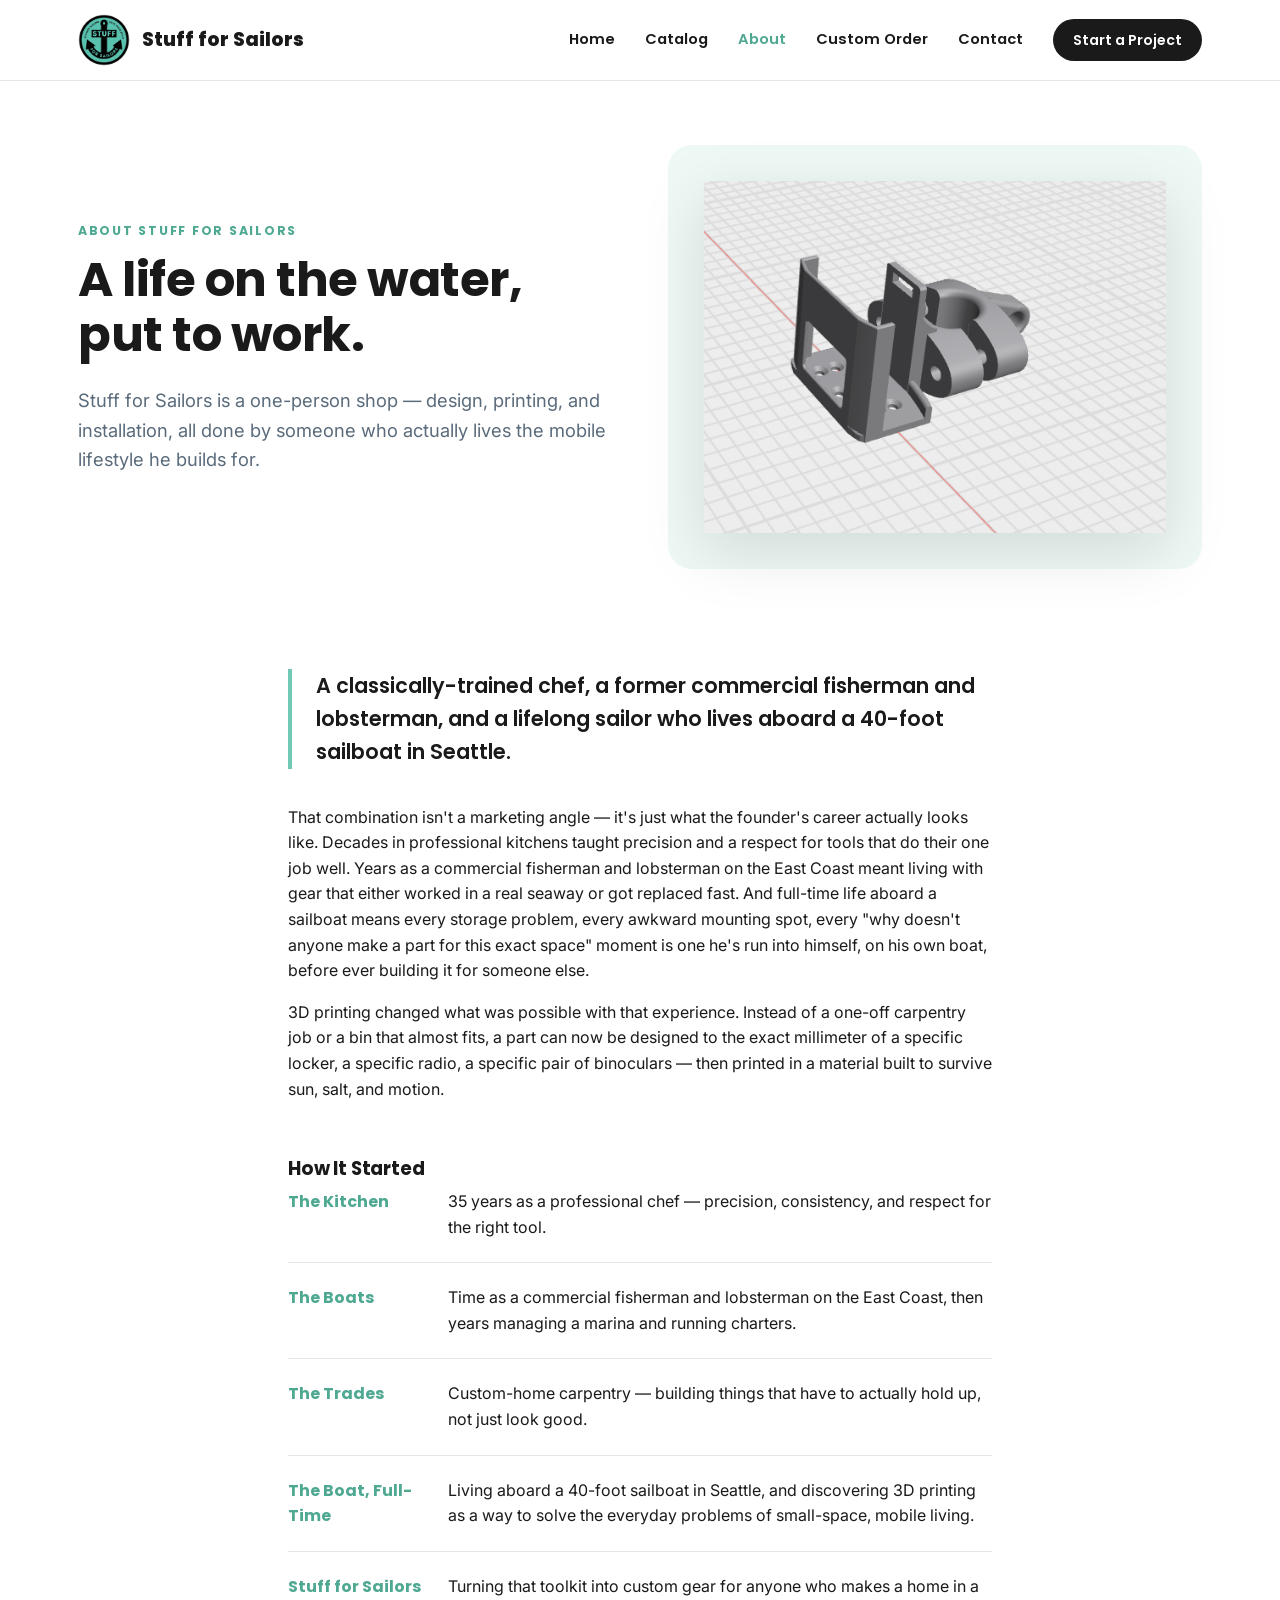
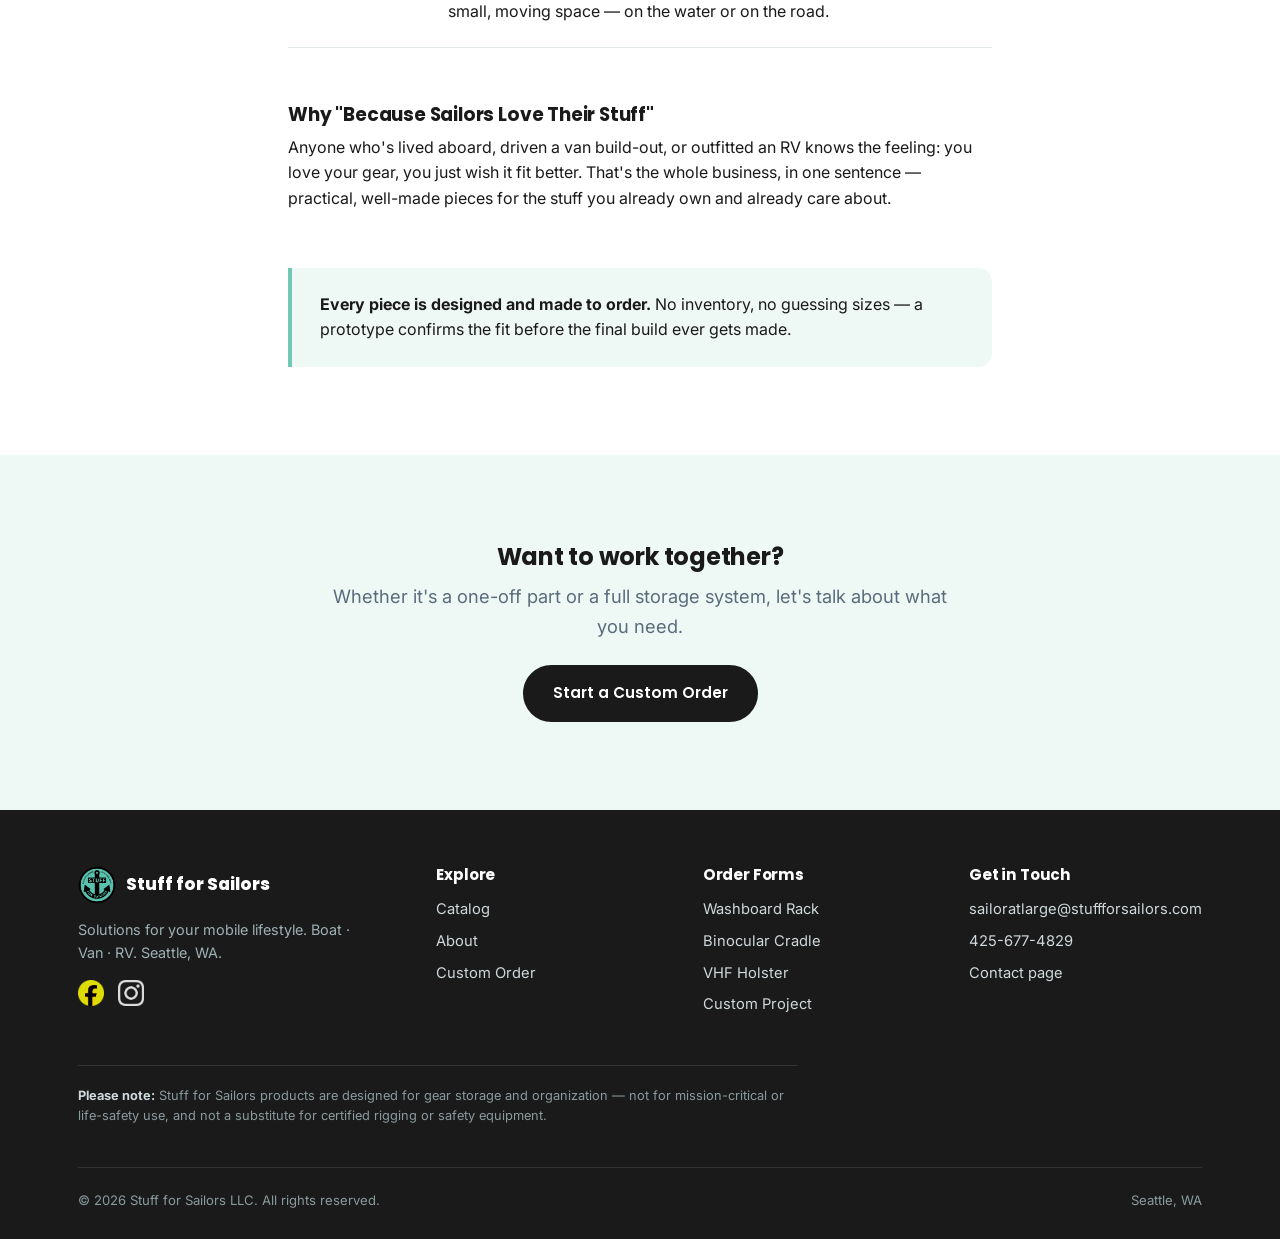
==== about.html @ 728aa16f "Add files via upload" ====
<!DOCTYPE html>
<html lang="en">
<head>
<meta charset="UTF-8">
<meta name="viewport" content="width=device-width, initial-scale=1.0">
<title>About — Stuff for Sailors</title>
<meta name="description" content="A classically-trained chef, commercial fisherman, and liveaboard sailor building custom marine and mobile-lifestyle gear in Seattle.">
<link rel="stylesheet" href="styles.css">
</head>
<body>

<header class="site-header">
  <div class="nav-wrap">
    <a href="index.html" class="brand">
      <img src="images/logo.png" alt="Stuff for Sailors logo">
      <span class="brand-text">Stuff for Sailors</span>
    </a>
    <button class="nav-toggle" aria-label="Menu" onclick="document.querySelector('.nav-links').classList.toggle('open')">&#9776;</button>
    <nav class="nav-links">
      <a href="index.html">Home</a>
      <a href="catalog.html">Catalog</a>
      <a href="about.html" class="active">About</a>
      <a href="order.html">Custom Order</a>
      <a href="contact.html">Contact</a>
      <a href="order.html" class="nav-cta">Start a Project</a>
    </nav>
  </div>
</header>

<section class="hero" style="padding:64px 0;">
  <div class="container about-hero">
    <div>
      <span class="eyebrow">About Stuff for Sailors</span>
      <h1 style="font-size:clamp(2.1rem,3.8vw,3rem);">A life on the water, put to work.</h1>
      <p class="lede">Stuff for Sailors is a one-person shop — design, printing, and installation, all done by someone who actually lives the mobile lifestyle he builds for.</p>
    </div>
    <div class="hero-art">
      <img src="images/vhf-holster.png" alt="Handheld VHF holster, 3D-printed design">
    </div>
  </div>
</section>

<section class="section" style="padding-top:0;">
  <div class="container" style="max-width:760px;">
    <p class="pull-quote">A classically-trained chef, a former commercial fisherman and lobsterman, and a lifelong sailor who lives aboard a 40-foot sailboat in Seattle.</p>
    <p>That combination isn't a marketing angle — it's just what the founder's career actually looks like. Decades in professional kitchens taught precision and a respect for tools that do their one job well. Years as a commercial fisherman and lobsterman on the East Coast meant living with gear that either worked in a real seaway or got replaced fast. And full-time life aboard a sailboat means every storage problem, every awkward mounting spot, every "why doesn't anyone make a part for this exact space" moment is one he's run into himself, on his own boat, before ever building it for someone else.</p>
    <p>3D printing changed what was possible with that experience. Instead of a one-off carpentry job or a bin that almost fits, a part can now be designed to the exact millimeter of a specific locker, a specific radio, a specific pair of binoculars — then printed in a material built to survive sun, salt, and motion.</p>

    <h3 class="mt-lg">How It Started</h3>
    <div class="timeline">
      <div class="timeline-item"><strong>The Kitchen</strong><span>35 years as a professional chef — precision, consistency, and respect for the right tool.</span></div>
      <div class="timeline-item"><strong>The Boats</strong><span>Time as a commercial fisherman and lobsterman on the East Coast, then years managing a marina and running charters.</span></div>
      <div class="timeline-item"><strong>The Trades</strong><span>Custom-home carpentry — building things that have to actually hold up, not just look good.</span></div>
      <div class="timeline-item"><strong>The Boat, Full-Time</strong><span>Living aboard a 40-foot sailboat in Seattle, and discovering 3D printing as a way to solve the everyday problems of small-space, mobile living.</span></div>
      <div class="timeline-item"><strong>Stuff for Sailors</strong><span>Turning that toolkit into custom gear for anyone who makes a home in a small, moving space — on the water or on the road.</span></div>
    </div>

    <h3 class="mt-lg">Why "Because Sailors Love Their Stuff"</h3>
    <p>Anyone who's lived aboard, driven a van build-out, or outfitted an RV knows the feeling: you love your gear, you just wish it fit better. That's the whole business, in one sentence — practical, well-made pieces for the stuff you already own and already care about.</p>

    <div class="callout mt-lg">
      <p style="margin:0;"><strong>Every piece is designed and made to order.</strong> No inventory, no guessing sizes — a prototype confirms the fit before the final build ever gets made.</p>
    </div>
  </div>
</section>

<section class="section alt center">
  <div class="container">
    <h2>Want to work together?</h2>
    <p class="lede" style="margin:0 auto 24px;">Whether it's a one-off part or a full storage system, let's talk about what you need.</p>
    <a href="order.html" class="btn btn-primary">Start a Custom Order</a>
  </div>
</section>

<footer class="site-footer">
  <div class="container">
    <div class="footer-grid">
      <div>
        <div class="footer-brand"><img src="images/logo.png" alt="Stuff for Sailors"><span>Stuff for Sailors</span></div>
        <p class="footer-tag">Solutions for your mobile lifestyle. Boat · Van · RV. Seattle, WA.</p>
        <div class="social-row">
          <a href="https://www.facebook.com/profile.php?id=61592294143564" target="_blank" rel="noopener"><img src="images/fb-icon.png" alt="Facebook"></a>
          <a href="https://www.instagram.com/stuffforsailors/" target="_blank" rel="noopener"><img src="images/ig-icon.png" alt="Instagram"></a>
        </div>
      </div>
      <div>
        <h4>Explore</h4>
        <a href="catalog.html">Catalog</a>
        <a href="about.html">About</a>
        <a href="order.html">Custom Order</a>
      </div>
      <div>
        <h4>Order Forms</h4>
        <a href="order.html#washboard">Washboard Rack</a>
        <a href="order.html#binocular">Binocular Cradle</a>
        <a href="order.html#vhf">VHF Holster</a>
        <a href="order.html#general">Custom Project</a>
      </div>
      <div>
        <h4>Get in Touch</h4>
        <a href="mailto:sailoratlarge@stuffforsailors.com">sailoratlarge@stuffforsailors.com</a>
        <a href="tel:4256774829">425-677-4829</a>
        <a href="contact.html">Contact page</a>
      </div>
    </div>
    <p style="font-size:.8rem;color:#8b9a9d;border-top:1px solid #333;margin-top:40px;padding-top:20px;max-width:720px;">
      <strong style="color:#cfd8db;">Please note:</strong> Stuff for Sailors products are designed for gear storage and organization — not for mission-critical or life-safety use, and not a substitute for certified rigging or safety equipment.
    </p>
    <div class="footer-bottom">
      <span>© 2026 Stuff for Sailors LLC. All rights reserved.</span>
      <span>Seattle, WA</span>
    </div>
  </div>
</footer>

</body>
</html>
---- styles.css ----
/* ===========================================================
   STUFF FOR SAILORS — shared stylesheet
   Brand: black headline type + teal accent (#70C8B5, sampled
   from the logo) + white/off-white, matching the finished
   business card, raffle certificate, and order-form designs.
=========================================================== */

@import url('https://fonts.googleapis.com/css2?family=Poppins:wght@600;700;800&family=Inter:wght@400;500;600&display=swap');

:root{
  --ink:#1a1a1a;
  --teal:#70c8b5;
  --teal-dark:#4ea892;
  --teal-pale:#eef9f6;
  --steel:#5a6b7b;
  --line:#e2e8ea;
  --paper:#fafcfc;
  --white:#ffffff;
  --coral:#ff5d37; /* secondary accent, from the printed business card, used sparingly */
  --max:1180px;
  --radius:14px;
}

*{box-sizing:border-box;}
html{scroll-behavior:smooth;}
body{
  margin:0;
  font-family:'Inter',-apple-system,BlinkMacSystemFont,sans-serif;
  color:var(--ink);
  background:var(--white);
  line-height:1.6;
  -webkit-font-smoothing:antialiased;
}
h1,h2,h3,h4{
  font-family:'Poppins',sans-serif;
  font-weight:700;
  line-height:1.15;
  margin:0 0 .5em;
  letter-spacing:-0.01em;
}
p{margin:0 0 1em;}
a{color:var(--teal-dark);text-decoration:none;}
a:hover{text-decoration:underline;}
img{max-width:100%;display:block;}
.container{max-width:var(--max);margin:0 auto;padding:0 28px;}
.section{padding:88px 0;}
.section.tight{padding:56px 0;}
.section.alt{background:var(--teal-pale);}
.eyebrow{
  font-family:'Poppins',sans-serif;
  font-weight:700;
  font-size:.78rem;
  letter-spacing:.14em;
  text-transform:uppercase;
  color:var(--teal-dark);
  margin-bottom:.9em;
  display:block;
}
.lede{font-size:1.15rem;color:var(--steel);max-width:640px;}

/* ---------- buttons ---------- */
.btn{
  display:inline-flex;align-items:center;gap:8px;
  font-family:'Poppins',sans-serif;font-weight:600;font-size:.95rem;
  padding:14px 28px;border-radius:999px;border:2px solid var(--ink);
  cursor:pointer;transition:transform .15s ease, background .15s ease, color .15s ease;
}
.btn-primary{background:var(--ink);color:var(--white);}
.btn-primary:hover{background:var(--teal-dark);border-color:var(--teal-dark);text-decoration:none;transform:translateY(-2px);}
.btn-ghost{background:transparent;color:var(--ink);}
.btn-ghost:hover{background:var(--ink);color:var(--white);text-decoration:none;transform:translateY(-2px);}
.btn-teal{background:var(--teal);color:var(--ink);border-color:var(--teal);}
.btn-teal:hover{background:var(--teal-dark);border-color:var(--teal-dark);text-decoration:none;transform:translateY(-2px);}

/* ---------- header / nav ---------- */
.site-header{
  position:sticky;top:0;z-index:50;
  background:rgba(255,255,255,.92);backdrop-filter:blur(8px);
  border-bottom:1px solid var(--line);
}
.nav-wrap{display:flex;align-items:center;justify-content:space-between;padding:14px 28px;max-width:var(--max);margin:0 auto;}
.brand{display:flex;align-items:center;gap:12px;}
.brand img{width:52px;height:52px;}
.brand-text{font-family:'Poppins',sans-serif;font-weight:800;font-size:1.2rem;color:var(--ink);}
.nav-links{display:flex;gap:30px;align-items:center;}
.nav-links a{font-family:'Poppins',sans-serif;font-weight:600;font-size:.92rem;color:var(--ink);}
.nav-links a.active{color:var(--teal-dark);}
.nav-cta{background:var(--ink);color:var(--white)!important;padding:10px 20px;border-radius:999px;font-size:.88rem!important;}
.nav-cta:hover{background:var(--teal-dark);text-decoration:none;}
.nav-toggle{display:none;background:none;border:none;font-size:1.6rem;cursor:pointer;color:var(--ink);}

@media(max-width:820px){
  .nav-links{position:fixed;top:73px;left:0;right:0;background:var(--white);flex-direction:column;
    gap:0;border-bottom:1px solid var(--line);max-height:0;overflow:hidden;transition:max-height .25s ease;}
  .nav-links.open{max-height:400px;}
  .nav-links a{padding:16px 28px;width:100%;border-top:1px solid var(--line);}
  .nav-toggle{display:block;}
}

/* ---------- footer ---------- */
.site-footer{background:var(--ink);color:#cfd8db;padding:56px 0 28px;margin-top:0;}
.footer-grid{display:grid;grid-template-columns:1.4fr 1fr 1fr 1fr;gap:36px;}
.footer-grid h4{color:var(--white);font-size:.95rem;margin-bottom:1em;}
.footer-grid a{color:#cfd8db;display:block;margin-bottom:.55em;font-size:.92rem;}
.footer-grid a:hover{color:var(--teal);}
.footer-brand{display:flex;align-items:center;gap:10px;margin-bottom:14px;}
.footer-brand img{width:38px;height:38px;}
.footer-brand span{font-family:'Poppins',sans-serif;font-weight:800;color:var(--white);font-size:1.05rem;}
.footer-tag{font-size:.9rem;color:#9fb0b4;max-width:280px;}
.social-row{display:flex;gap:14px;margin-top:16px;}
.social-row img{width:26px;height:26px;filter:invert(1) brightness(2);opacity:.85;transition:opacity .15s;}
.social-row a:hover img{opacity:1;}
.footer-bottom{border-top:1px solid #333;margin-top:40px;padding-top:22px;font-size:.82rem;color:#8b9a9d;
  display:flex;justify-content:space-between;flex-wrap:wrap;gap:10px;}
@media(max-width:760px){.footer-grid{grid-template-columns:1fr 1fr;}}

/* ---------- hero ---------- */
.hero{padding:80px 0 70px;}
.hero-grid{display:grid;grid-template-columns:1.1fr .9fr;gap:56px;align-items:center;}
.hero h1{font-size:clamp(2.3rem,4.2vw,3.6rem);}
.hero h1 .accent{color:var(--teal-dark);}
.hero-tags{display:flex;gap:10px;margin:20px 0 26px;flex-wrap:wrap;}
.tag{font-family:'Poppins',sans-serif;font-weight:600;font-size:.82rem;background:var(--teal-pale);
  color:var(--teal-dark);padding:7px 16px;border-radius:999px;border:1px solid var(--teal);}
.hero-actions{display:flex;gap:14px;flex-wrap:wrap;margin-top:8px;}
.hero-art{position:relative;background:var(--teal-pale);border-radius:24px;padding:36px;
  display:flex;align-items:center;justify-content:center;}
.hero-logo-badge{position:absolute;top:-34px;left:-24px;width:110px;height:110px;
  background:var(--white);border-radius:50%;box-shadow:0 12px 28px rgba(0,0,0,.14);
  display:flex;align-items:center;justify-content:center;padding:10px;z-index:5;}
.hero-logo-badge img{width:100%;height:100%;}
@media(max-width:900px){.hero-logo-badge{width:84px;height:84px;top:-20px;left:-14px;}}
.hero-art img{max-width:100%;filter:drop-shadow(0 18px 30px rgba(0,0,0,.12));}
@media(max-width:900px){.hero-grid{grid-template-columns:1fr;}.hero{padding:48px 0;}}

/* ---------- feature strip (from card copy) ---------- */
.feature-strip{display:grid;grid-template-columns:repeat(5,1fr);gap:0;border-top:1px solid var(--line);border-bottom:1px solid var(--line);}
.feature-strip div{padding:26px 18px;text-align:center;border-right:1px solid var(--line);}
.feature-strip div:last-child{border-right:none;}
.feature-strip strong{display:block;font-family:'Poppins',sans-serif;font-weight:700;font-size:.85rem;letter-spacing:.02em;}
@media(max-width:900px){.feature-strip{grid-template-columns:repeat(2,1fr);}
  .feature-strip div{border-right:1px solid var(--line);}
  .feature-strip div:nth-child(2n){border-right:none;}}

/* ---------- section headers ---------- */
.section-head{max-width:640px;margin-bottom:48px;}
.section-head.center{margin-left:auto;margin-right:auto;text-align:center;}

/* ---------- product grid ---------- */
.grid-3{display:grid;grid-template-columns:repeat(3,1fr);gap:28px;}
.product-card{background:var(--white);border:1px solid var(--line);border-radius:var(--radius);overflow:hidden;
  transition:transform .2s ease, box-shadow .2s ease;display:flex;flex-direction:column;}
.product-card:hover{transform:translateY(-4px);box-shadow:0 16px 32px rgba(0,0,0,.08);}
.product-media{background:var(--teal-pale);aspect-ratio:4/3;display:flex;align-items:center;justify-content:center;padding:22px;}
.product-media img{max-height:100%;max-width:100%;object-fit:contain;}
.product-body{padding:22px 22px 26px;flex:1;display:flex;flex-direction:column;}
.product-body h3{font-size:1.15rem;margin-bottom:.35em;}
.product-body p{color:var(--steel);font-size:.94rem;flex:1;}
.product-meta{display:flex;justify-content:space-between;align-items:center;margin-top:14px;}
.price-tag{font-family:'Poppins',sans-serif;font-weight:700;color:var(--teal-dark);}
@media(max-width:900px){.grid-3{grid-template-columns:1fr;}}

/* ---------- process steps ---------- */
.steps{display:grid;grid-template-columns:repeat(4,1fr);gap:26px;}
.step{position:relative;padding-top:8px;}
.step .num{font-family:'Poppins',sans-serif;font-weight:800;font-size:2rem;color:var(--teal);margin-bottom:10px;}
.step h4{font-size:1rem;}
.step p{color:var(--steel);font-size:.92rem;}
@media(max-width:900px){.steps{grid-template-columns:1fr 1fr;}}
@media(max-width:560px){.steps{grid-template-columns:1fr;}}

/* ---------- cards / panels ---------- */
.panel{background:var(--white);border:1px solid var(--line);border-radius:var(--radius);padding:32px;}
.callout{background:var(--teal-pale);border-left:4px solid var(--teal);border-radius:0 var(--radius) var(--radius) 0;padding:24px 28px;}
.callout.caution{background:#fff8ec;border-left-color:#e2a63b;}
.callout.caution strong{color:#8a5a12;}

/* ---------- forms ---------- */
.form-card{background:var(--white);border:1px solid var(--line);border-radius:var(--radius);padding:36px;}
.form-row{display:grid;grid-template-columns:1fr 1fr;gap:18px;margin-bottom:18px;}
.form-row.single{grid-template-columns:1fr;}
.field label{display:block;font-family:'Poppins',sans-serif;font-weight:600;font-size:.82rem;
  letter-spacing:.03em;text-transform:uppercase;color:var(--steel);margin-bottom:6px;}
.field input,.field select,.field textarea{
  width:100%;padding:12px 14px;border:1.5px solid var(--line);border-radius:8px;
  font-family:'Inter',sans-serif;font-size:.96rem;color:var(--ink);background:var(--paper);
  transition:border-color .15s;
}
.field input:focus,.field select:focus,.field textarea:focus{outline:none;border-color:var(--teal-dark);background:var(--white);}
.field textarea{resize:vertical;min-height:96px;}
fieldset{border:none;padding:0;margin:0 0 22px;}
legend{font-family:'Poppins',sans-serif;font-weight:700;font-size:1rem;padding:0;margin-bottom:14px;
  border-bottom:2px solid var(--teal);padding-bottom:8px;width:100%;}
.check-row{display:flex;flex-wrap:wrap;gap:10px;}
.check-pill{display:flex;align-items:center;gap:8px;border:1.5px solid var(--line);border-radius:999px;
  padding:9px 16px;font-size:.9rem;cursor:pointer;transition:border-color .15s, background .15s;}
.check-pill:has(input:checked){border-color:var(--teal-dark);background:var(--teal-pale);}
.check-pill input{accent-color:var(--teal-dark);}
.form-note{font-size:.86rem;color:var(--steel);font-style:italic;margin-top:6px;}
.price-callout{background:var(--teal-pale);border-radius:10px;padding:18px 22px;margin:18px 0;}
.price-callout strong{font-family:'Poppins',sans-serif;color:var(--teal-dark);}
.form-status{margin-top:16px;padding:14px 18px;border-radius:8px;font-size:.92rem;display:none;}
.form-status.show{display:block;}
.form-status.ok{background:#e9f9ef;color:#1a6b2f;border:1px solid #b7e6c3;}
.form-status.err{background:#fdecea;color:#a3291c;border:1px solid #f3c1ba;}

/* ---------- about page ---------- */
.about-hero{display:grid;grid-template-columns:1fr 1fr;gap:56px;align-items:center;}
.pull-quote{font-family:'Poppins',sans-serif;font-weight:600;font-size:1.3rem;color:var(--ink);
  border-left:4px solid var(--teal);padding-left:24px;margin:36px 0;}
.timeline{display:flex;flex-direction:column;gap:22px;}
.timeline-item{display:grid;grid-template-columns:140px 1fr;gap:20px;padding-bottom:22px;border-bottom:1px solid var(--line);}
.timeline-item strong{font-family:'Poppins',sans-serif;color:var(--teal-dark);}
@media(max-width:820px){.about-hero{grid-template-columns:1fr;}.timeline-item{grid-template-columns:1fr;}}

/* ---------- misc ---------- */
.divider{height:1px;background:var(--line);border:none;margin:0;}
.center{text-align:center;}
.small{font-size:.85rem;color:var(--steel);}
.mt-lg{margin-top:56px;}
.badge-row{display:flex;gap:10px;flex-wrap:wrap;margin-top:18px;}
.badge{font-size:.78rem;font-family:'Poppins',sans-serif;font-weight:600;color:var(--steel);
  border:1px solid var(--line);padding:5px 12px;border-radius:999px;}
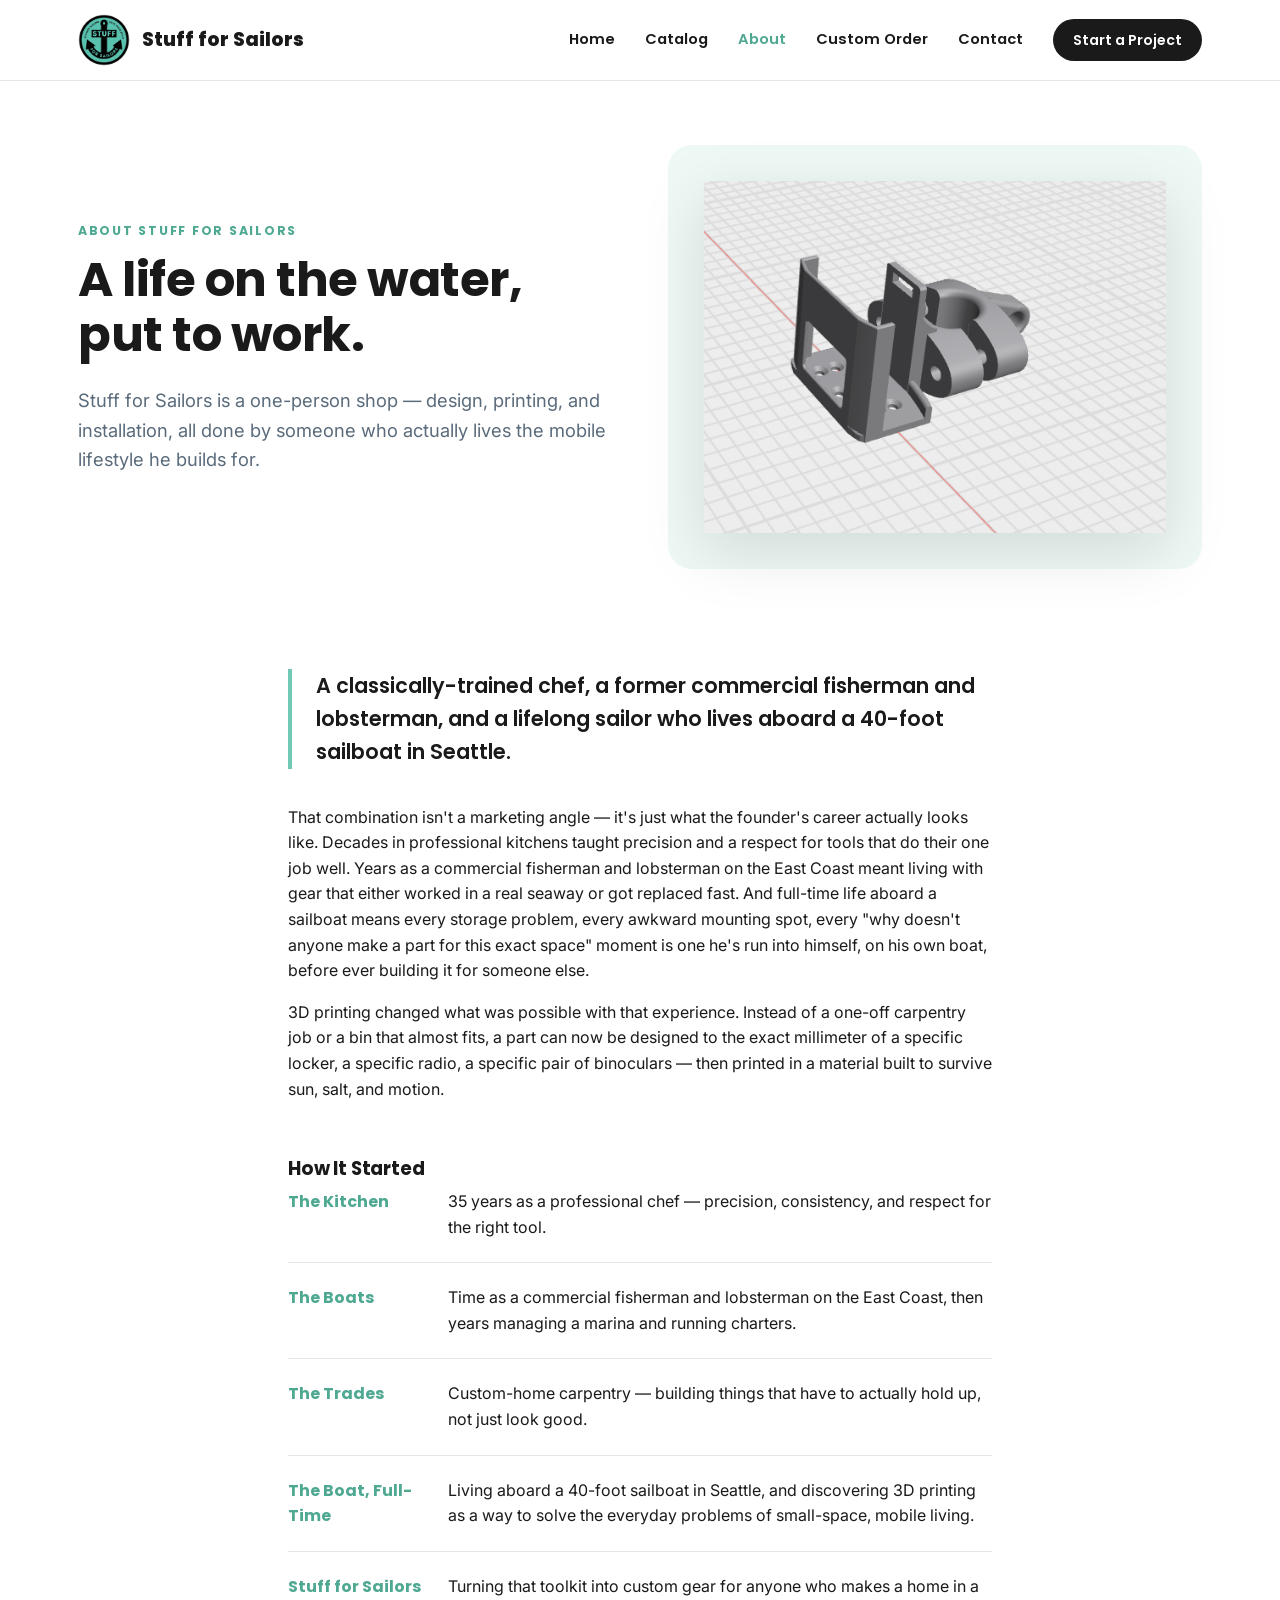
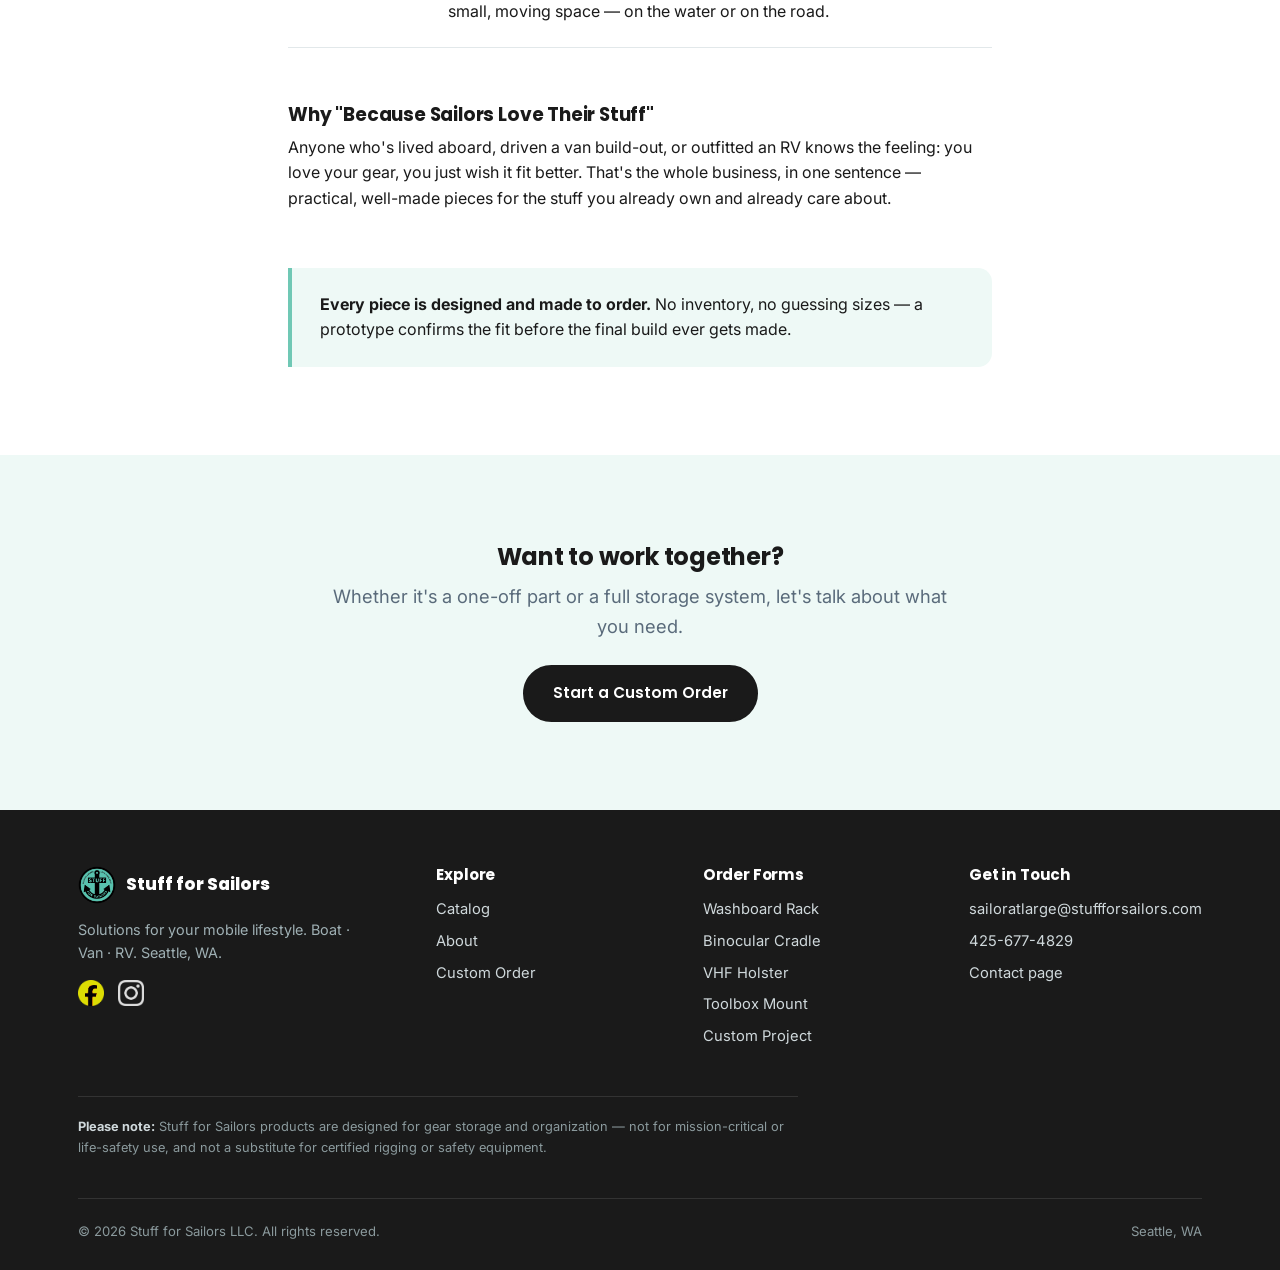
==== commit 66d79db9: "Add files via upload" ====
--- a/about.html
+++ b/about.html
@@ -3,8 +3,8 @@
 <head>
 <meta charset="UTF-8">
 <meta name="viewport" content="width=device-width, initial-scale=1.0">
-<title>About — Stuff for Sailors</title>
-<meta name="description" content="A classically-trained chef, commercial fisherman, and liveaboard sailor building custom marine and mobile-lifestyle gear in Seattle.">
+<title>About Stuff for Sailors | Marine Gear Storage, Seattle</title>
+<meta name="description" content="A classically-trained chef, commercial fisherman, and liveaboard sailor building custom gear storage and locker organization for boats, vans, and RVs in Seattle.">
 <link rel="stylesheet" href="styles.css">
 </head>
 <body>
@@ -94,6 +94,7 @@
         <a href="order.html#washboard">Washboard Rack</a>
         <a href="order.html#binocular">Binocular Cradle</a>
         <a href="order.html#vhf">VHF Holster</a>
+        <a href="order.html#toolbox">Toolbox Mount</a>
         <a href="order.html#general">Custom Project</a>
       </div>
       <div>
--- a/styles.css
+++ b/styles.css
@@ -125,13 +125,22 @@
 .hero-actions{display:flex;gap:14px;flex-wrap:wrap;margin-top:8px;}
 .hero-art{position:relative;background:var(--teal-pale);border-radius:24px;padding:36px;
   display:flex;align-items:center;justify-content:center;}
-.hero-logo-badge{position:absolute;top:-34px;left:-24px;width:110px;height:110px;
-  background:var(--white);border-radius:50%;box-shadow:0 12px 28px rgba(0,0,0,.14);
-  display:flex;align-items:center;justify-content:center;padding:10px;z-index:5;}
-.hero-logo-badge img{width:100%;height:100%;}
-@media(max-width:900px){.hero-logo-badge{width:84px;height:84px;top:-20px;left:-14px;}}
 .hero-art img{max-width:100%;filter:drop-shadow(0 18px 30px rgba(0,0,0,.12));}
 @media(max-width:900px){.hero-grid{grid-template-columns:1fr;}.hero{padding:48px 0;}}
+
+/* ---- centered hero: large dominant logo, headline/copy below ---- */
+.hero-centered{padding:56px 0 70px;text-align:center;}
+.hero-logo-hero{display:flex;justify-content:center;margin-bottom:28px;}
+.hero-logo-hero img{width:420px;height:420px;max-width:88vw;
+  filter:drop-shadow(0 20px 38px rgba(0,0,0,.16));}
+.hero-copy-centered{max-width:720px;margin:0 auto;}
+.hero-copy-centered .lede{margin-left:auto;margin-right:auto;}
+.hero-copy-centered .hero-tags{justify-content:center;}
+.hero-copy-centered .hero-actions{justify-content:center;}
+.hero-art-below{max-width:640px;margin:56px auto 0;}
+@media(max-width:900px){.hero-logo-hero img{width:280px;height:280px;}.hero-centered{padding:40px 0 48px;}}
+@media(max-width:560px){.hero-logo-hero img{width:220px;height:220px;}}
+
 
 /* ---------- feature strip (from card copy) ---------- */
 .feature-strip{display:grid;grid-template-columns:repeat(5,1fr);gap:0;border-top:1px solid var(--line);border-bottom:1px solid var(--line);}
@@ -148,6 +157,7 @@
 
 /* ---------- product grid ---------- */
 .grid-3{display:grid;grid-template-columns:repeat(3,1fr);gap:28px;}
+.grid-2-catalog{display:grid;grid-template-columns:repeat(2,1fr);gap:28px;}
 .product-card{background:var(--white);border:1px solid var(--line);border-radius:var(--radius);overflow:hidden;
   transition:transform .2s ease, box-shadow .2s ease;display:flex;flex-direction:column;}
 .product-card:hover{transform:translateY(-4px);box-shadow:0 16px 32px rgba(0,0,0,.08);}
@@ -158,7 +168,7 @@
 .product-body p{color:var(--steel);font-size:.94rem;flex:1;}
 .product-meta{display:flex;justify-content:space-between;align-items:center;margin-top:14px;}
 .price-tag{font-family:'Poppins',sans-serif;font-weight:700;color:var(--teal-dark);}
-@media(max-width:900px){.grid-3{grid-template-columns:1fr;}}
+@media(max-width:900px){.grid-3{grid-template-columns:1fr;}.grid-2-catalog{grid-template-columns:1fr;}}
 
 /* ---------- process steps ---------- */
 .steps{display:grid;grid-template-columns:repeat(4,1fr);gap:26px;}
@@ -174,6 +184,25 @@
 .callout{background:var(--teal-pale);border-left:4px solid var(--teal);border-radius:0 var(--radius) var(--radius) 0;padding:24px 28px;}
 .callout.caution{background:#fff8ec;border-left-color:#e2a63b;}
 .callout.caution strong{color:#8a5a12;}
+
+/* ---------- "get you home" section (homepage teaser + order page detail) ---------- */
+.gyh-section{background:var(--ink);color:#e8edee;padding:76px 0;}
+.gyh-grid{display:grid;grid-template-columns:1fr 1fr;gap:56px;align-items:center;}
+.gyh-eyebrow{font-family:'Poppins',sans-serif;font-weight:700;font-size:.78rem;letter-spacing:.14em;
+  text-transform:uppercase;color:var(--teal);margin-bottom:.9em;display:block;}
+.gyh-section h2{color:var(--white);font-size:clamp(1.7rem,3vw,2.3rem);}
+.gyh-section p{color:#b7c2c4;font-size:1.03rem;}
+.gyh-list{list-style:none;margin:22px 0 0;padding:0;display:grid;grid-template-columns:1fr 1fr;gap:10px 20px;}
+.gyh-list li{font-family:'Poppins',sans-serif;font-weight:600;font-size:.88rem;color:#dbe4e5;
+  padding-left:20px;position:relative;}
+.gyh-list li::before{content:"⚓";position:absolute;left:0;top:0;color:var(--teal);font-size:.8rem;}
+.gyh-panel{background:#242424;border:1px solid #3a3a3a;border-radius:var(--radius);padding:30px;}
+.gyh-panel h3{color:var(--white);font-size:1.1rem;margin-bottom:.6em;}
+.gyh-panel p{color:#b7c2c4;font-size:.94rem;margin-bottom:0;}
+.gyh-panel .step{color:var(--teal);font-family:'Poppins',sans-serif;font-weight:700;font-size:.8rem;
+  text-transform:uppercase;letter-spacing:.06em;display:block;margin-bottom:6px;}
+@media(max-width:900px){.gyh-grid{grid-template-columns:1fr;}.gyh-list{grid-template-columns:1fr;}}
+
 
 /* ---------- forms ---------- */
 .form-card{background:var(--white);border:1px solid var(--line);border-radius:var(--radius);padding:36px;}
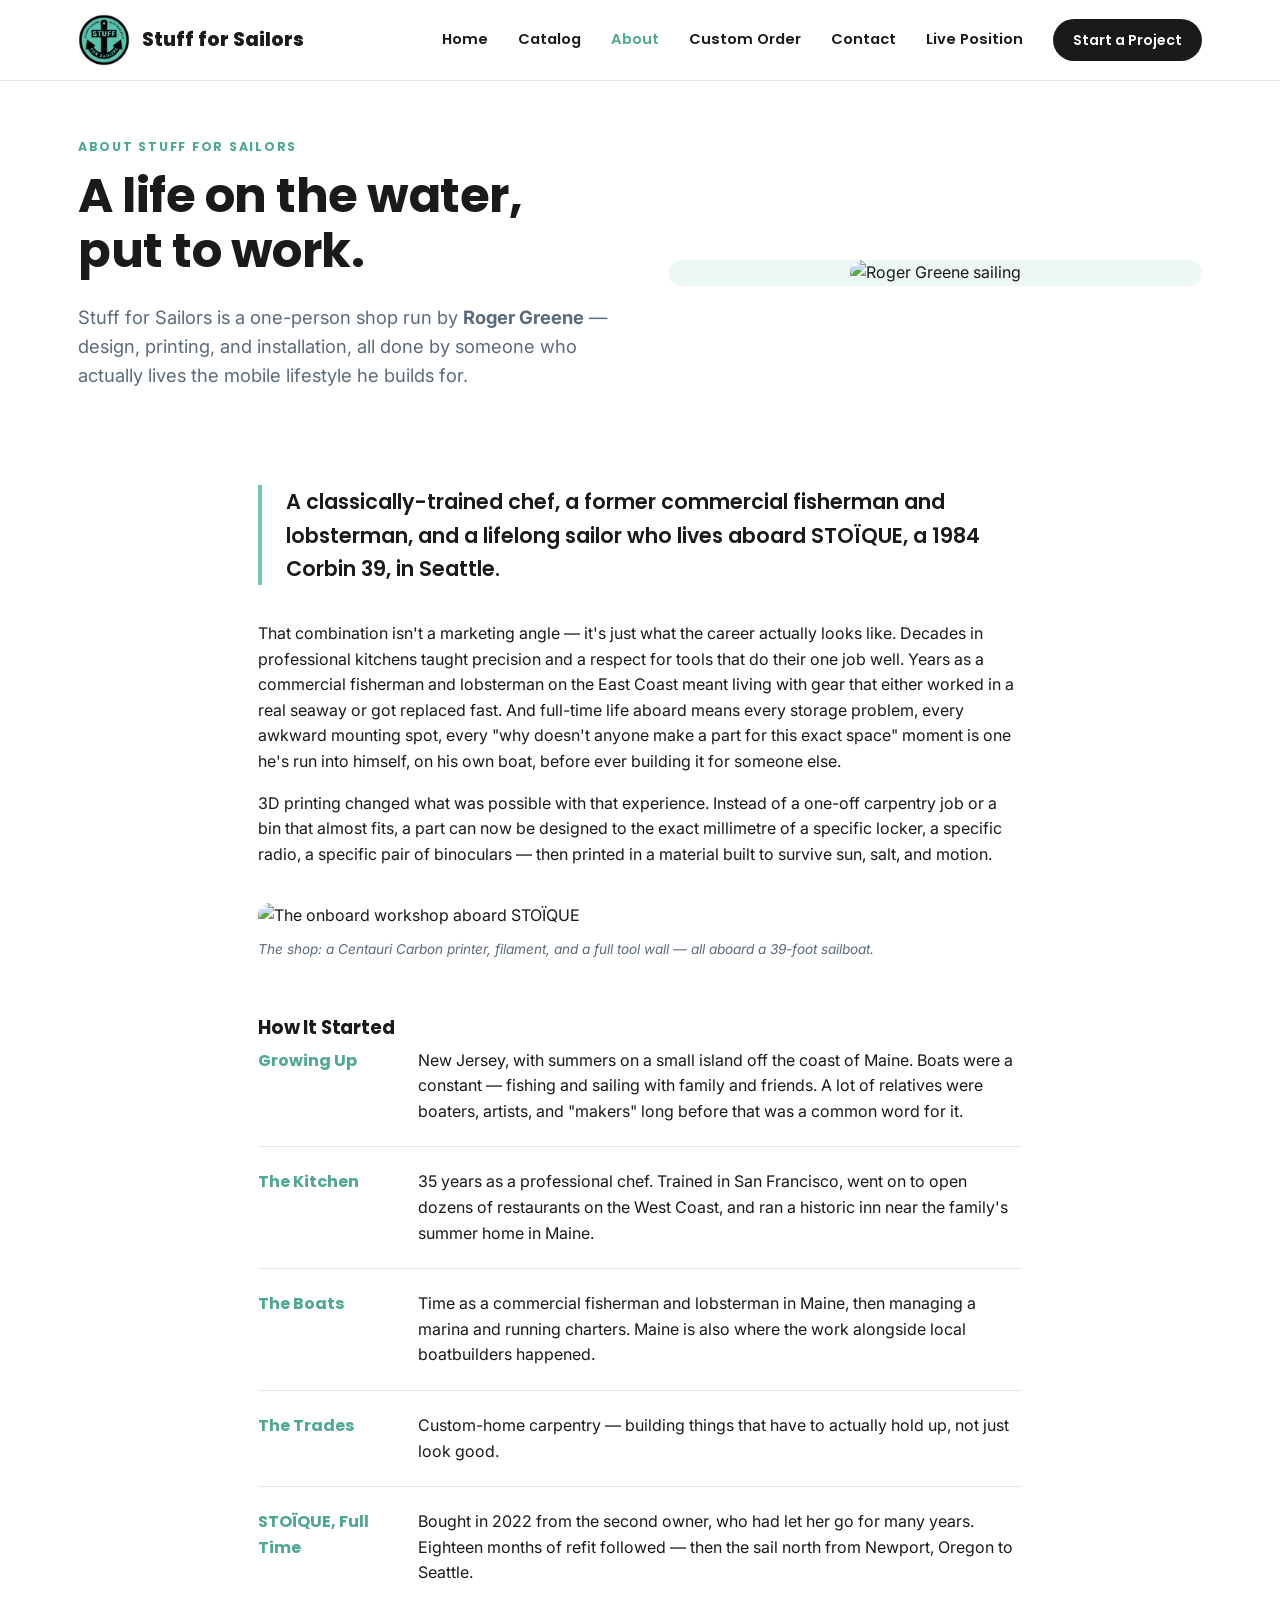
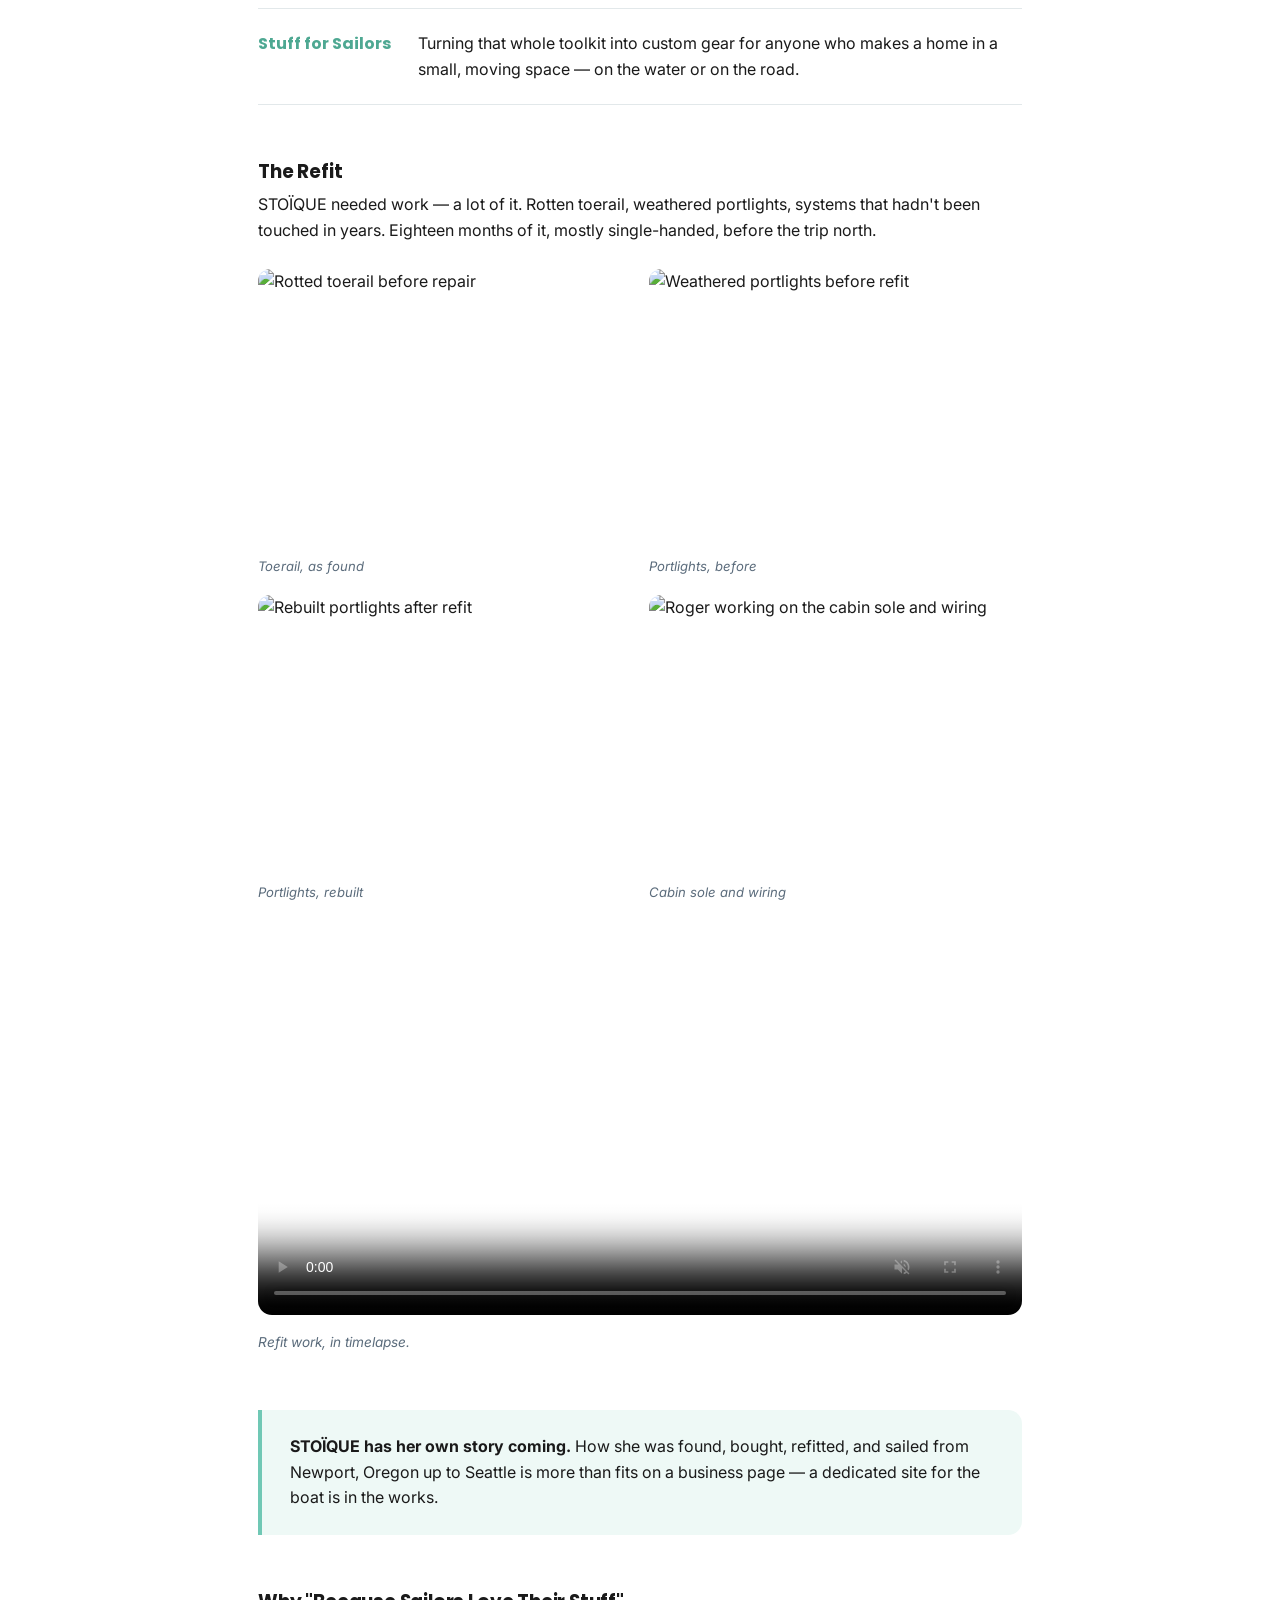
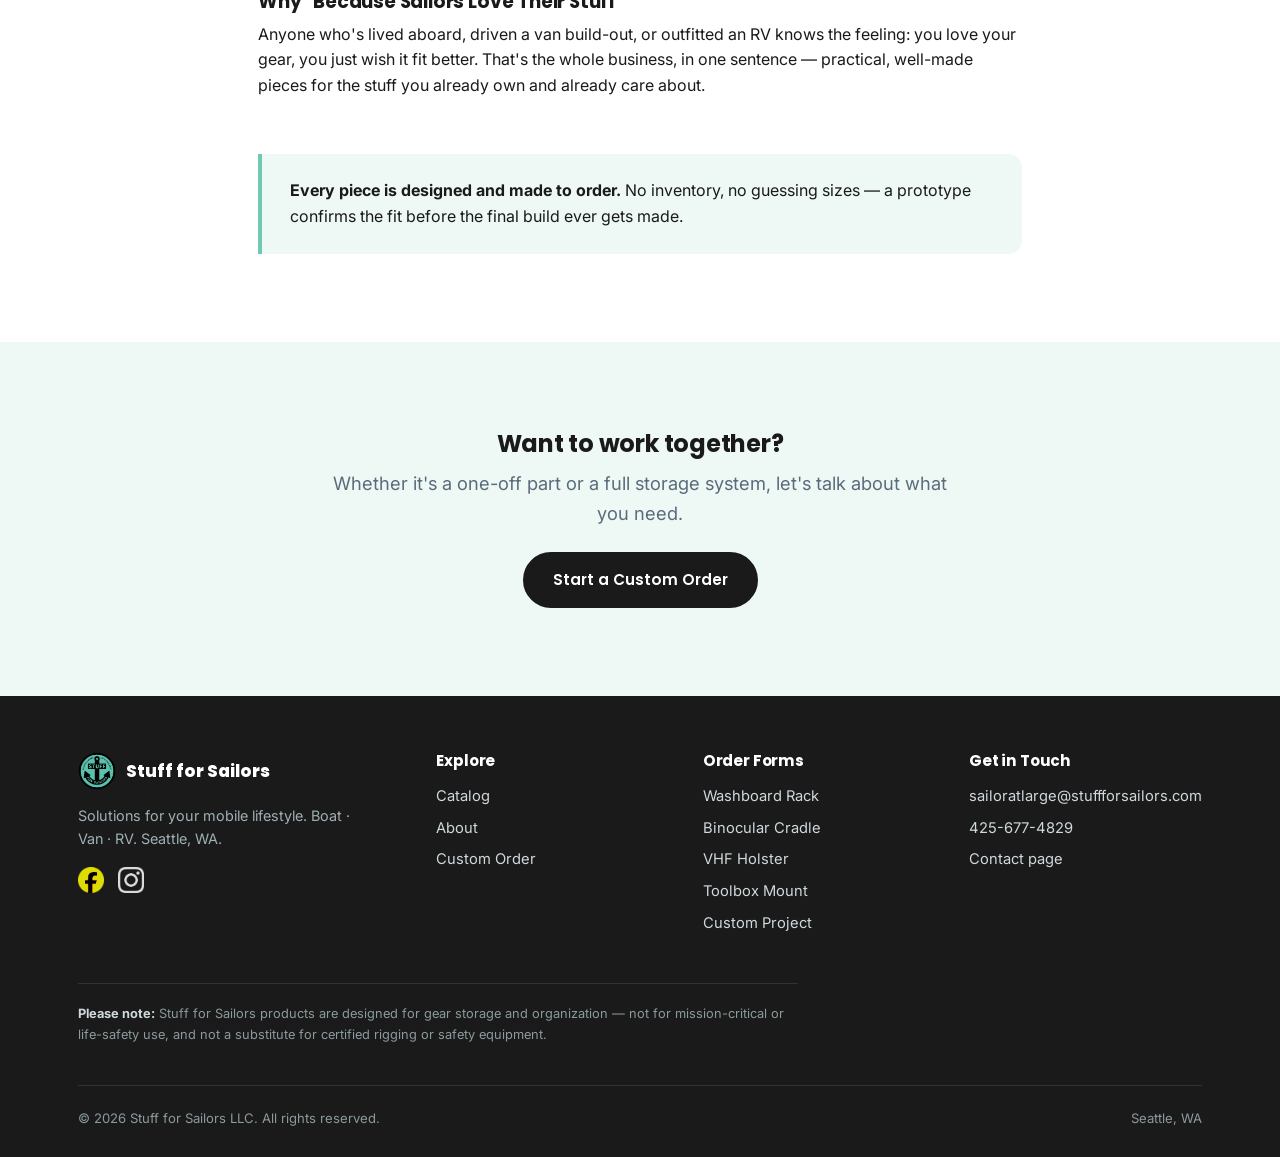
==== commit be22a1be: "Add files via upload" ====
--- a/about.html
+++ b/about.html
@@ -22,44 +22,118 @@
       <a href="about.html" class="active">About</a>
       <a href="order.html">Custom Order</a>
       <a href="contact.html">Contact</a>
+      <a href="contact.html#live-position">Live Position</a>
       <a href="order.html" class="nav-cta">Start a Project</a>
     </nav>
   </div>
 </header>
 
-<section class="hero" style="padding:64px 0;">
+<section class="hero" style="padding:56px 0 40px;">
   <div class="container about-hero">
     <div>
       <span class="eyebrow">About Stuff for Sailors</span>
       <h1 style="font-size:clamp(2.1rem,3.8vw,3rem);">A life on the water, put to work.</h1>
-      <p class="lede">Stuff for Sailors is a one-person shop — design, printing, and installation, all done by someone who actually lives the mobile lifestyle he builds for.</p>
+      <p class="lede">Stuff for Sailors is a one-person shop run by <strong>Roger Greene</strong> —
+      design, printing, and installation, all done by someone who actually lives the mobile
+      lifestyle he builds for.</p>
     </div>
-    <div class="hero-art">
-      <img src="images/vhf-holster.png" alt="Handheld VHF holster, 3D-printed design">
+    <div class="hero-art" style="padding:0;overflow:hidden;">
+      <img src="images/roger-sailing.jpg" alt="Roger Greene sailing" style="border-radius:24px;">
     </div>
   </div>
 </section>
 
 <section class="section" style="padding-top:0;">
-  <div class="container" style="max-width:760px;">
-    <p class="pull-quote">A classically-trained chef, a former commercial fisherman and lobsterman, and a lifelong sailor who lives aboard a 40-foot sailboat in Seattle.</p>
-    <p>That combination isn't a marketing angle — it's just what the founder's career actually looks like. Decades in professional kitchens taught precision and a respect for tools that do their one job well. Years as a commercial fisherman and lobsterman on the East Coast meant living with gear that either worked in a real seaway or got replaced fast. And full-time life aboard a sailboat means every storage problem, every awkward mounting spot, every "why doesn't anyone make a part for this exact space" moment is one he's run into himself, on his own boat, before ever building it for someone else.</p>
-    <p>3D printing changed what was possible with that experience. Instead of a one-off carpentry job or a bin that almost fits, a part can now be designed to the exact millimeter of a specific locker, a specific radio, a specific pair of binoculars — then printed in a material built to survive sun, salt, and motion.</p>
+  <div class="container" style="max-width:820px;">
+    <p class="pull-quote">A classically-trained chef, a former commercial fisherman and lobsterman,
+    and a lifelong sailor who lives aboard STOÏQUE, a 1984 Corbin 39, in Seattle.</p>
+
+    <p>That combination isn't a marketing angle — it's just what the career actually looks like.
+    Decades in professional kitchens taught precision and a respect for tools that do their one job
+    well. Years as a commercial fisherman and lobsterman on the East Coast meant living with gear
+    that either worked in a real seaway or got replaced fast. And full-time life aboard means every
+    storage problem, every awkward mounting spot, every "why doesn't anyone make a part for this
+    exact space" moment is one he's run into himself, on his own boat, before ever building it for
+    someone else.</p>
+
+    <p>3D printing changed what was possible with that experience. Instead of a one-off carpentry
+    job or a bin that almost fits, a part can now be designed to the exact millimetre of a specific
+    locker, a specific radio, a specific pair of binoculars — then printed in a material built to
+    survive sun, salt, and motion.</p>
+
+    <figure style="margin:36px 0;">
+      <img src="images/onboard-workshop.jpg" alt="The onboard workshop aboard STOÏQUE" style="border-radius:14px;">
+      <figcaption class="small" style="margin-top:10px;font-style:italic;">
+        The shop: a Centauri Carbon printer, filament, and a full tool wall — all aboard a 39-foot sailboat.
+      </figcaption>
+    </figure>
 
     <h3 class="mt-lg">How It Started</h3>
     <div class="timeline">
-      <div class="timeline-item"><strong>The Kitchen</strong><span>35 years as a professional chef — precision, consistency, and respect for the right tool.</span></div>
-      <div class="timeline-item"><strong>The Boats</strong><span>Time as a commercial fisherman and lobsterman on the East Coast, then years managing a marina and running charters.</span></div>
-      <div class="timeline-item"><strong>The Trades</strong><span>Custom-home carpentry — building things that have to actually hold up, not just look good.</span></div>
-      <div class="timeline-item"><strong>The Boat, Full-Time</strong><span>Living aboard a 40-foot sailboat in Seattle, and discovering 3D printing as a way to solve the everyday problems of small-space, mobile living.</span></div>
-      <div class="timeline-item"><strong>Stuff for Sailors</strong><span>Turning that toolkit into custom gear for anyone who makes a home in a small, moving space — on the water or on the road.</span></div>
+      <div class="timeline-item"><strong>Growing Up</strong><span>New Jersey, with summers on a
+        small island off the coast of Maine. Boats were a constant — fishing and sailing with family
+        and friends. A lot of relatives were boaters, artists, and "makers" long before that was a
+        common word for it.</span></div>
+      <div class="timeline-item"><strong>The Kitchen</strong><span>35 years as a professional chef.
+        Trained in San Francisco, went on to open dozens of restaurants on the West Coast, and ran a
+        historic inn near the family's summer home in Maine.</span></div>
+      <div class="timeline-item"><strong>The Boats</strong><span>Time as a commercial fisherman and
+        lobsterman in Maine, then managing a marina and running charters. Maine is also where the
+        work alongside local boatbuilders happened.</span></div>
+      <div class="timeline-item"><strong>The Trades</strong><span>Custom-home carpentry — building
+        things that have to actually hold up, not just look good.</span></div>
+      <div class="timeline-item"><strong>STOÏQUE, Full Time</strong><span>Bought in 2022 from the
+        second owner, who had let her go for many years. Eighteen months of refit followed — then
+        the sail north from Newport, Oregon to Seattle.</span></div>
+      <div class="timeline-item"><strong>Stuff for Sailors</strong><span>Turning that whole toolkit
+        into custom gear for anyone who makes a home in a small, moving space — on the water or on
+        the road.</span></div>
+    </div>
+
+    <h3 class="mt-lg">The Refit</h3>
+    <p>STOÏQUE needed work — a lot of it. Rotten toerail, weathered portlights, systems that hadn't
+    been touched in years. Eighteen months of it, mostly single-handed, before the trip north.</p>
+
+    <div class="refit-grid">
+      <figure>
+        <img src="images/refit-toerail-before.jpg" alt="Rotted toerail before repair">
+        <figcaption>Toerail, as found</figcaption>
+      </figure>
+      <figure>
+        <img src="images/refit-deck-before.jpg" alt="Weathered portlights before refit">
+        <figcaption>Portlights, before</figcaption>
+      </figure>
+      <figure>
+        <img src="images/refit-deck-after.jpg" alt="Rebuilt portlights after refit">
+        <figcaption>Portlights, rebuilt</figcaption>
+      </figure>
+      <figure>
+        <img src="images/refit-cabin.jpg" alt="Roger working on the cabin sole and wiring">
+        <figcaption>Cabin sole and wiring</figcaption>
+      </figure>
+    </div>
+
+    <figure style="margin:30px 0;">
+      <video controls muted playsinline poster="images/refit-poster.jpg" style="width:100%;border-radius:14px;">
+        <source src="video/refit-timelapse.mp4" type="video/mp4">
+      </video>
+      <figcaption class="small" style="margin-top:10px;font-style:italic;">Refit work, in timelapse.</figcaption>
+    </figure>
+
+    <div class="callout mt-lg">
+      <p style="margin:0;"><strong>STOÏQUE has her own story coming.</strong> How she was found,
+      bought, refitted, and sailed from Newport, Oregon up to Seattle is more than fits on a
+      business page — a dedicated site for the boat is in the works.</p>
     </div>
 
     <h3 class="mt-lg">Why "Because Sailors Love Their Stuff"</h3>
-    <p>Anyone who's lived aboard, driven a van build-out, or outfitted an RV knows the feeling: you love your gear, you just wish it fit better. That's the whole business, in one sentence — practical, well-made pieces for the stuff you already own and already care about.</p>
+    <p>Anyone who's lived aboard, driven a van build-out, or outfitted an RV knows the feeling: you
+    love your gear, you just wish it fit better. That's the whole business, in one sentence —
+    practical, well-made pieces for the stuff you already own and already care about.</p>
 
     <div class="callout mt-lg">
-      <p style="margin:0;"><strong>Every piece is designed and made to order.</strong> No inventory, no guessing sizes — a prototype confirms the fit before the final build ever gets made.</p>
+      <p style="margin:0;"><strong>Every piece is designed and made to order.</strong> No inventory,
+      no guessing sizes — a prototype confirms the fit before the final build ever gets made.</p>
     </div>
   </div>
 </section>
--- a/styles.css
+++ b/styles.css
@@ -128,6 +128,16 @@
 .hero-art img{max-width:100%;filter:drop-shadow(0 18px 30px rgba(0,0,0,.12));}
 @media(max-width:900px){.hero-grid{grid-template-columns:1fr;}.hero{padding:48px 0;}}
 
+
+/* ---- video hero ---- */
+.video-hero{width:100%;background:var(--ink);line-height:0;overflow:hidden;}
+.video-hero-media{width:100%;height:auto;display:block;object-fit:cover;}
+@media(max-width:700px){
+  /* show the FULL frame on phones - the tagline and logo are baked into the
+     video, so cropping would cut off the branding. Letterboxing is correct here. */
+  .video-hero-media{width:100%;height:auto;object-fit:contain;}
+}
+
 /* ---- centered hero: large dominant logo, headline/copy below ---- */
 .hero-centered{padding:56px 0 70px;text-align:center;}
 .hero-logo-hero{display:flex;justify-content:center;margin-bottom:28px;}
@@ -250,3 +260,30 @@
 .badge-row{display:flex;gap:10px;flex-wrap:wrap;margin-top:18px;}
 .badge{font-size:.78rem;font-family:'Poppins',sans-serif;font-weight:600;color:var(--steel);
   border:1px solid var(--line);padding:5px 12px;border-radius:999px;}
+
+/* ---- product thumbnail strip (homepage, under video) ---- */
+.thumb-strip{display:grid;grid-template-columns:repeat(10,1fr);gap:0;width:100%;
+  background:var(--ink);line-height:0;}
+.thumb-strip a{display:block;position:relative;overflow:hidden;aspect-ratio:1/1;
+  background:var(--teal-pale);border-right:1px solid rgba(0,0,0,.08);}
+.thumb-strip a:last-child{border-right:none;}
+.thumb-strip img{width:100%;height:100%;object-fit:cover;transition:transform .25s ease, opacity .2s;}
+.thumb-strip a:hover img{transform:scale(1.08);opacity:.85;}
+@media(max-width:1100px){.thumb-strip{grid-template-columns:repeat(5,1fr);}}
+@media(max-width:620px){.thumb-strip{grid-template-columns:repeat(4,1fr);}}
+
+/* ---- contact page: live position left, contact right ---- */
+.contact-split{display:grid;grid-template-columns:0.85fr 1.15fr;gap:44px;align-items:start;}
+@media(max-width:900px){.contact-split{grid-template-columns:1fr;gap:36px;}}
+
+/* ---- refit photo grid (about page) ---- */
+.refit-grid{display:grid;grid-template-columns:1fr 1fr;gap:18px;margin:26px 0;}
+.refit-grid figure{margin:0;}
+.refit-grid img{border-radius:12px;width:100%;aspect-ratio:4/3;object-fit:cover;}
+.refit-grid figcaption{font-size:.82rem;color:var(--steel);margin-top:7px;font-style:italic;}
+@media(max-width:640px){.refit-grid{grid-template-columns:1fr;}}
+
+/* ---- secondary product photo on catalog cards ---- */
+.alt-shot{display:flex;align-items:center;gap:10px;padding:10px 22px 0;}
+.alt-shot img{width:64px;height:48px;object-fit:cover;border-radius:6px;border:1px solid var(--line);flex:0 0 auto;}
+.alt-shot span{font-size:.78rem;color:var(--steel);font-style:italic;}
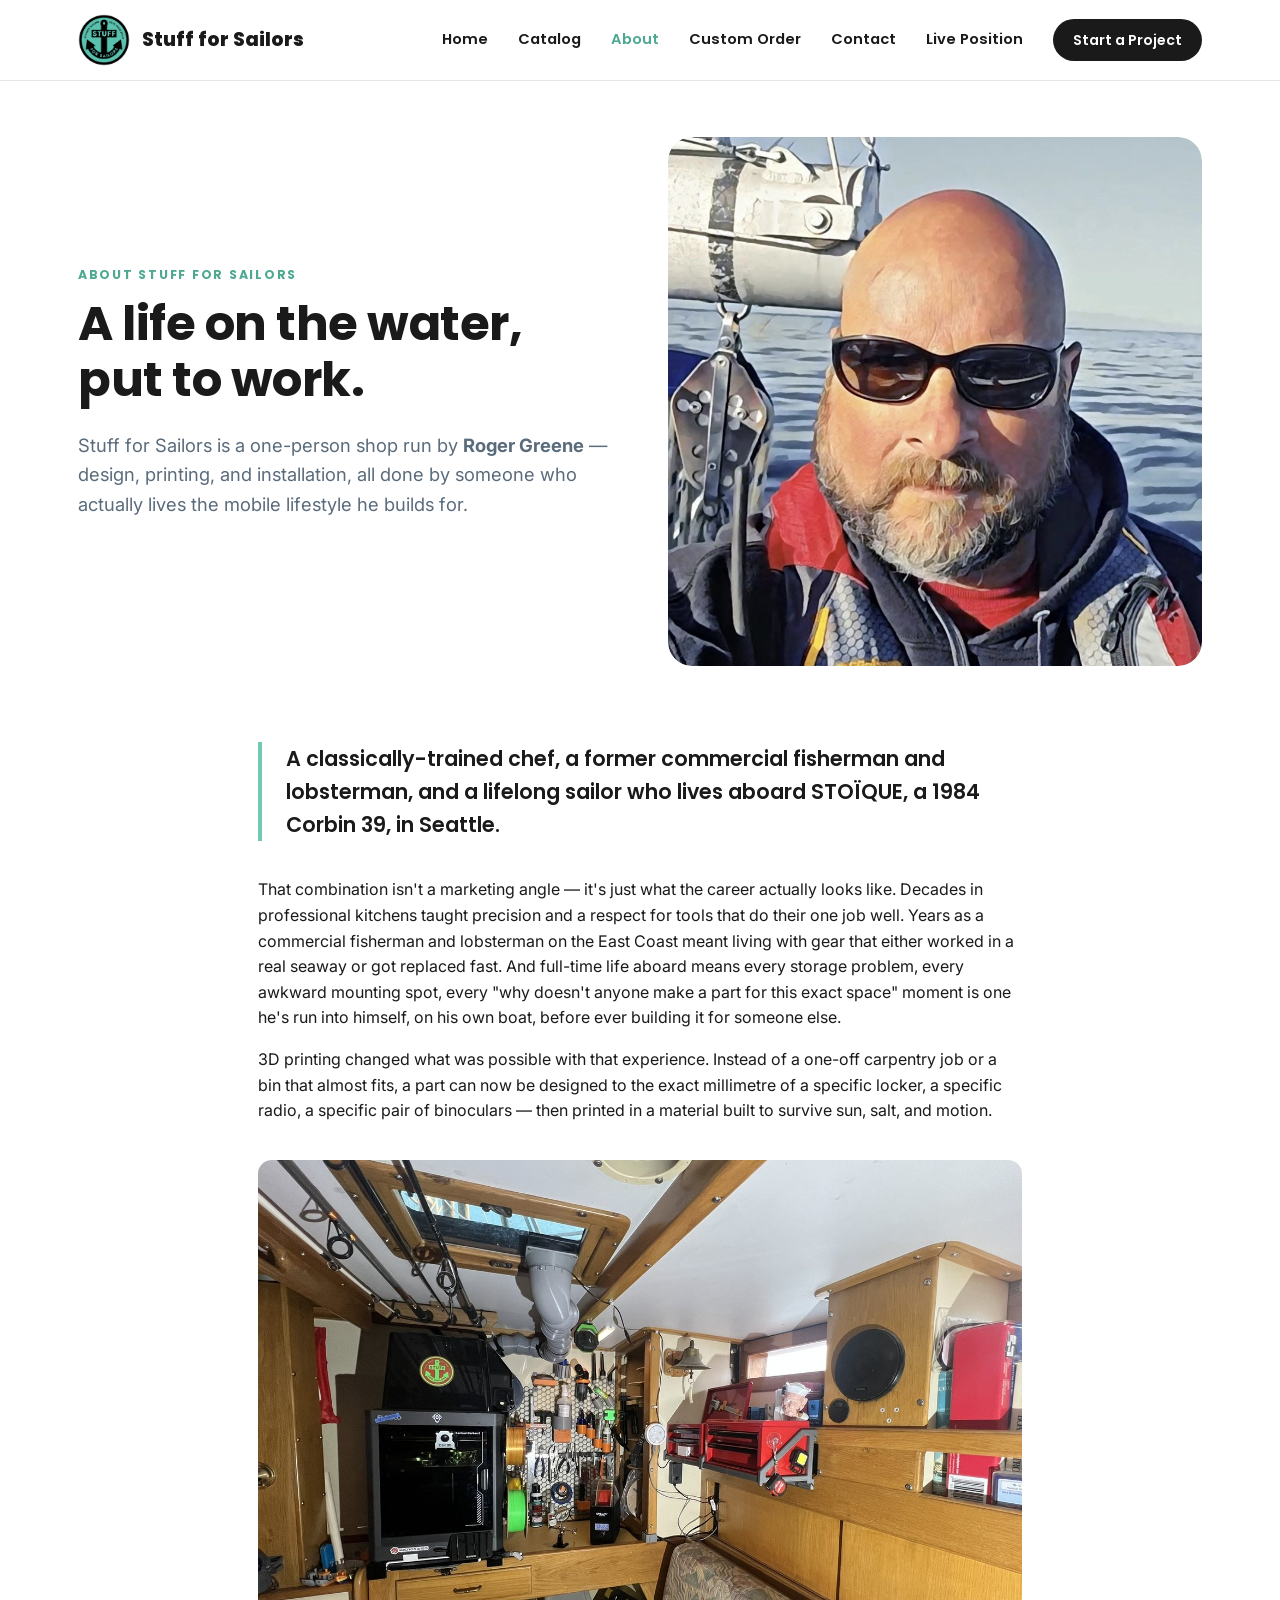
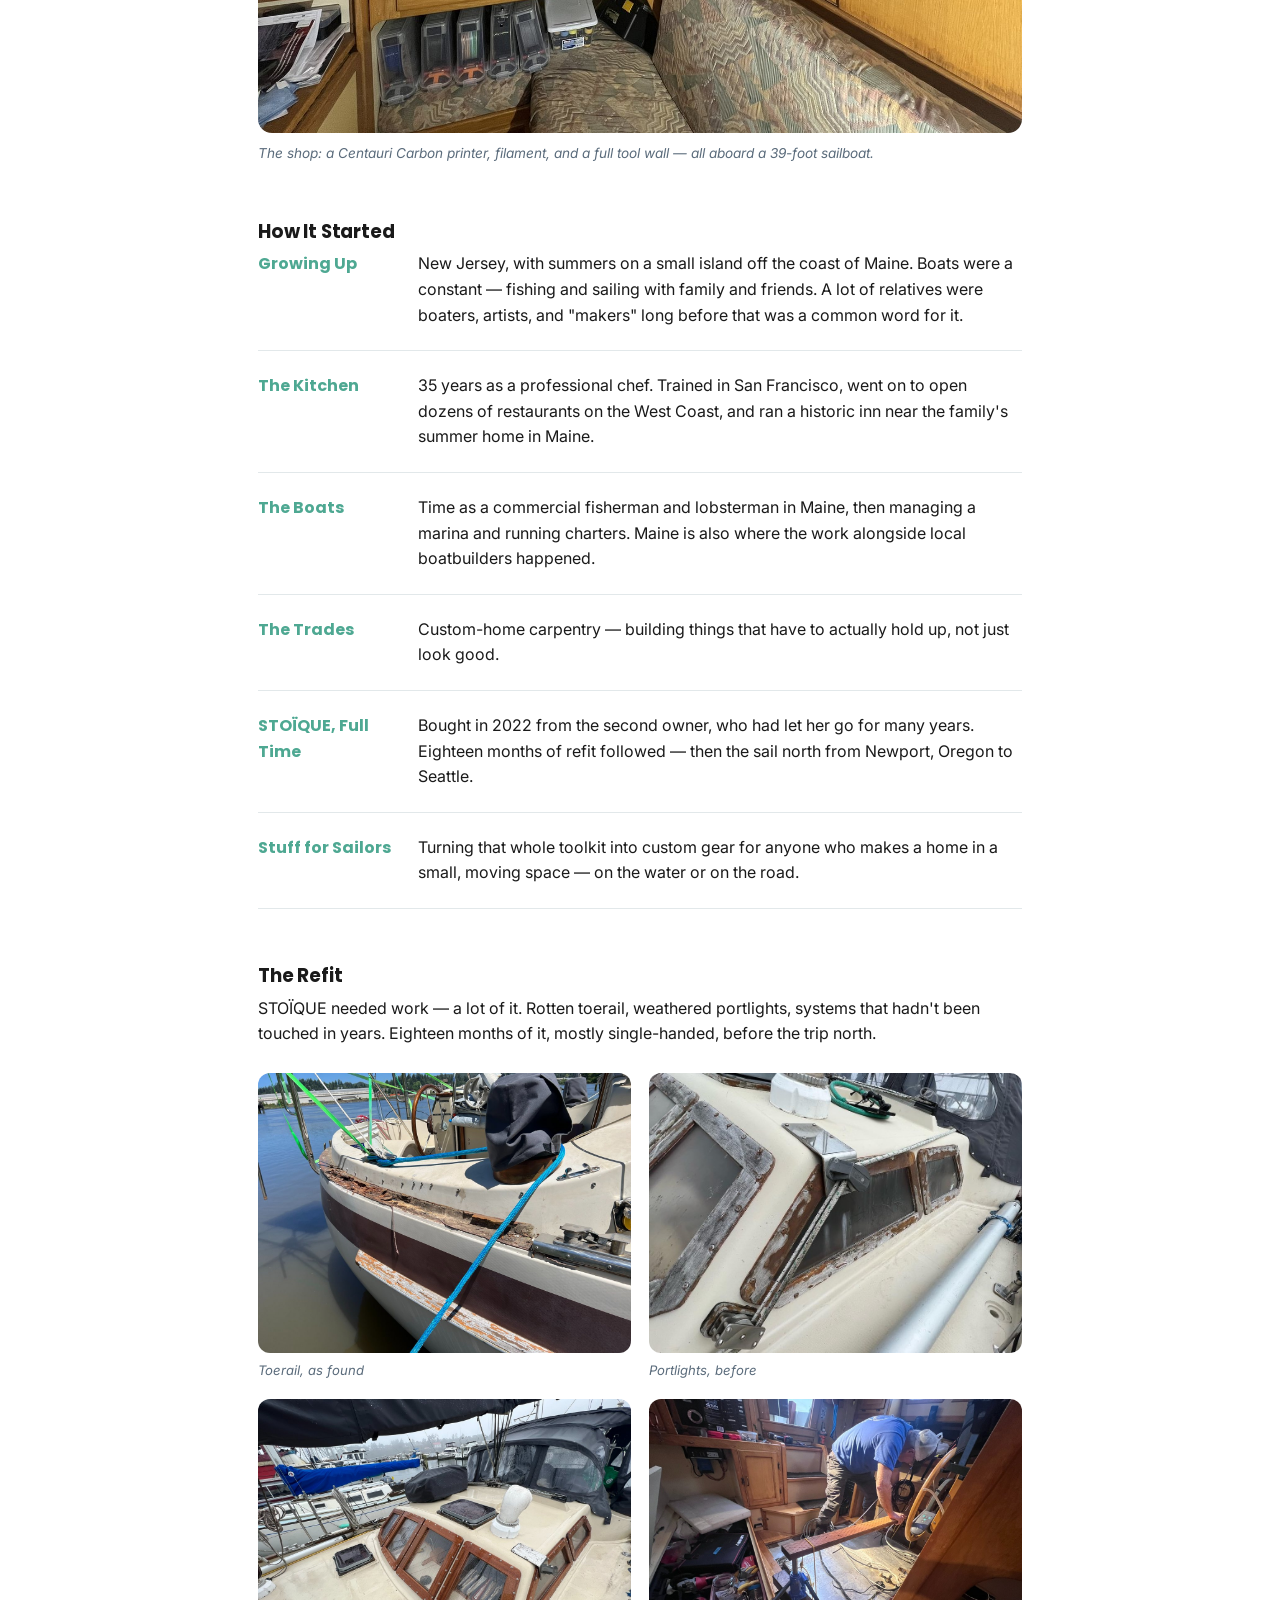
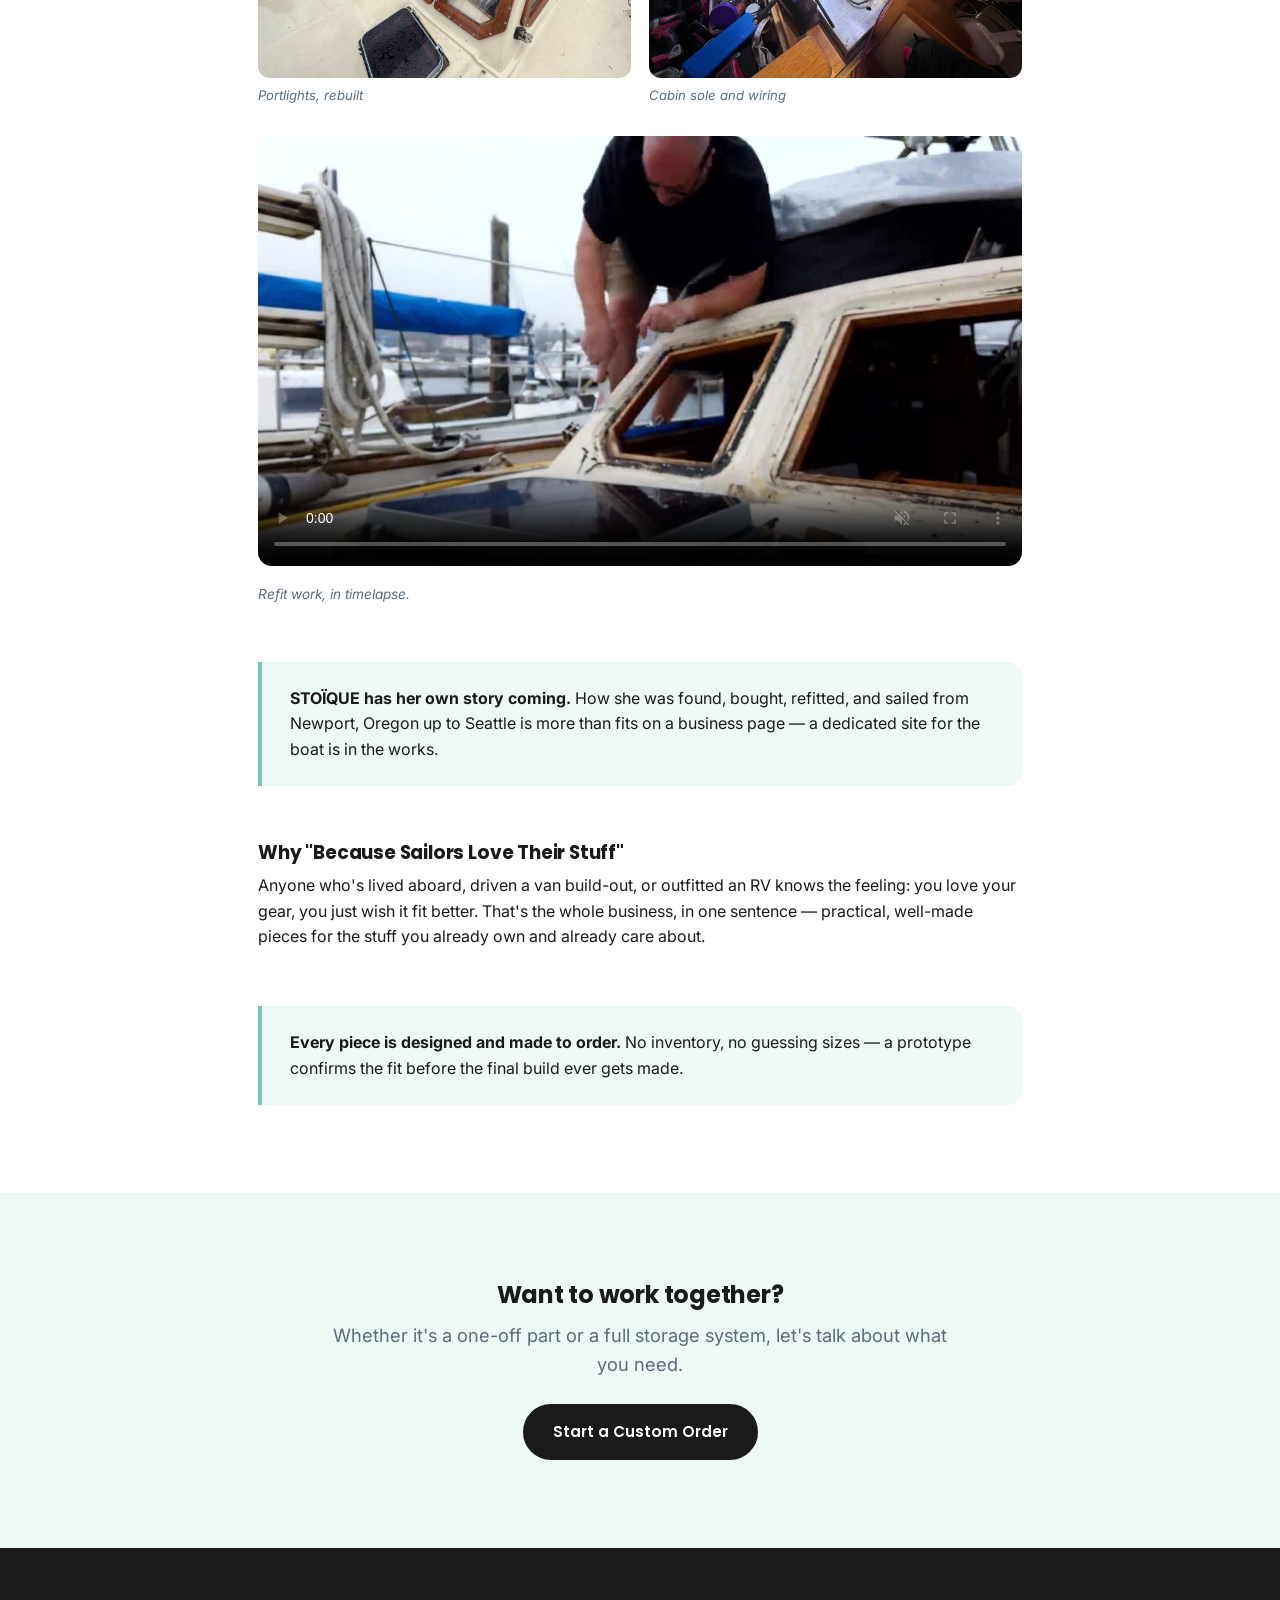
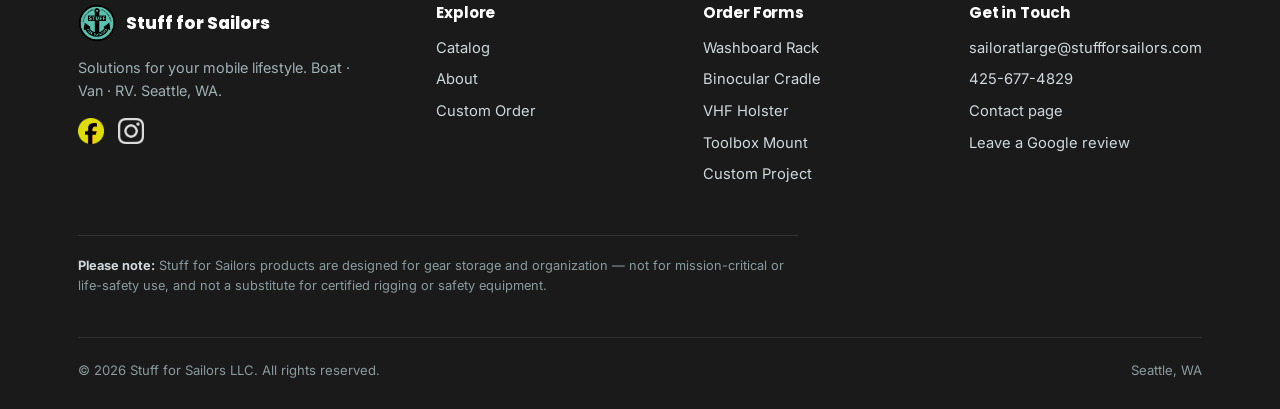
==== commit 4dc1fba2: "Add files via upload" ====
--- a/about.html
+++ b/about.html
@@ -176,6 +176,7 @@
         <a href="mailto:sailoratlarge@stuffforsailors.com">sailoratlarge@stuffforsailors.com</a>
         <a href="tel:4256774829">425-677-4829</a>
         <a href="contact.html">Contact page</a>
+        <a href="https://g.page/r/CaJlqjnGEkUvEBM/review" target="_blank" rel="noopener">Leave a Google review</a>
       </div>
     </div>
     <p style="font-size:.8rem;color:#8b9a9d;border-top:1px solid #333;margin-top:40px;padding-top:20px;max-width:720px;">
@@ -188,5 +189,32 @@
   </div>
 </footer>
 
+
+<div class="lightbox" id="lightbox" onclick="closeLightbox(event)">
+  <button class="lightbox-close" onclick="closeLightbox(event)" aria-label="Close">&times;</button>
+  <img id="lightboxImg" src="" alt="">
+  <div class="lightbox-cap" id="lightboxCap"></div>
+</div>
+
+<script>
+function openLightbox(img){
+  document.getElementById('lightboxImg').src = img.src;
+  document.getElementById('lightboxImg').alt = img.alt || '';
+  document.getElementById('lightboxCap').textContent = img.alt || '';
+  document.getElementById('lightbox').classList.add('open');
+  document.body.style.overflow = 'hidden';
+}
+function closeLightbox(e){
+  if(e && e.target.tagName === 'IMG' && e.target.id === 'lightboxImg') return;
+  document.getElementById('lightbox').classList.remove('open');
+  document.body.style.overflow = '';
+}
+document.addEventListener('keydown', e => { if(e.key === 'Escape') closeLightbox(); });
+document.addEventListener('DOMContentLoaded', () => {
+  document.querySelectorAll('.product-media img, .alt-shot img, .refit-grid img, figure img')
+    .forEach(img => { img.classList.add('zoomable'); img.onclick = () => openLightbox(img); });
+});
+</script>
+
 </body>
 </html>
--- a/styles.css
+++ b/styles.css
@@ -287,3 +287,18 @@
 .alt-shot{display:flex;align-items:center;gap:10px;padding:10px 22px 0;}
 .alt-shot img{width:64px;height:48px;object-fit:cover;border-radius:6px;border:1px solid var(--line);flex:0 0 auto;}
 .alt-shot span{font-size:.78rem;color:var(--steel);font-style:italic;}
+
+/* ---- image lightbox ---- */
+.zoomable{cursor:zoom-in;}
+.lightbox{position:fixed;inset:0;background:rgba(15,18,19,.94);z-index:999;
+  display:none;align-items:center;justify-content:center;padding:32px;}
+.lightbox.open{display:flex;}
+.lightbox img{max-width:94vw;max-height:88vh;border-radius:10px;
+  box-shadow:0 24px 60px rgba(0,0,0,.5);}
+.lightbox-cap{position:absolute;bottom:22px;left:0;right:0;text-align:center;
+  color:#cfd8d9;font-size:.9rem;font-family:'Inter',sans-serif;padding:0 24px;}
+.lightbox-close{position:absolute;top:20px;right:26px;background:none;border:none;
+  color:#fff;font-size:2.2rem;line-height:1;cursor:pointer;opacity:.75;}
+.lightbox-close:hover{opacity:1;}
+/* bigger alt-shot thumbs now that they open */
+.alt-shot img{width:84px;height:62px;}
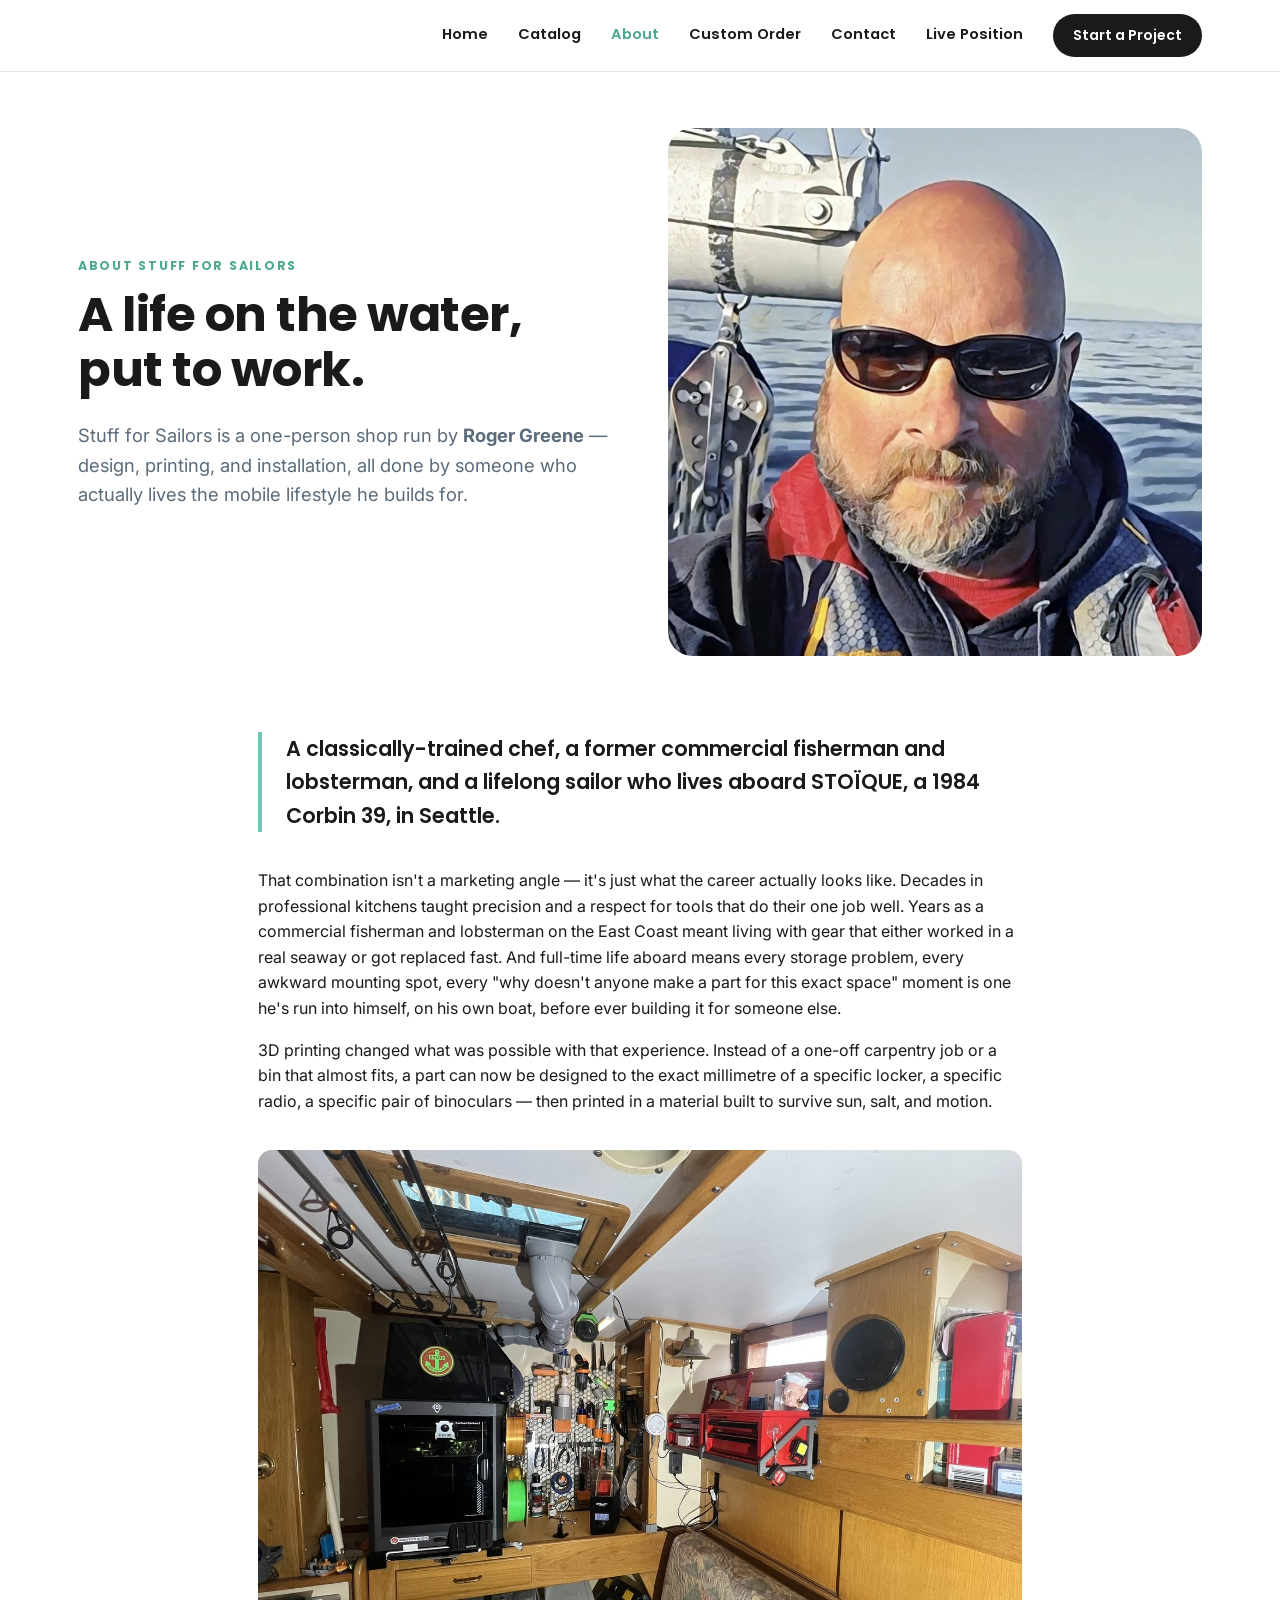
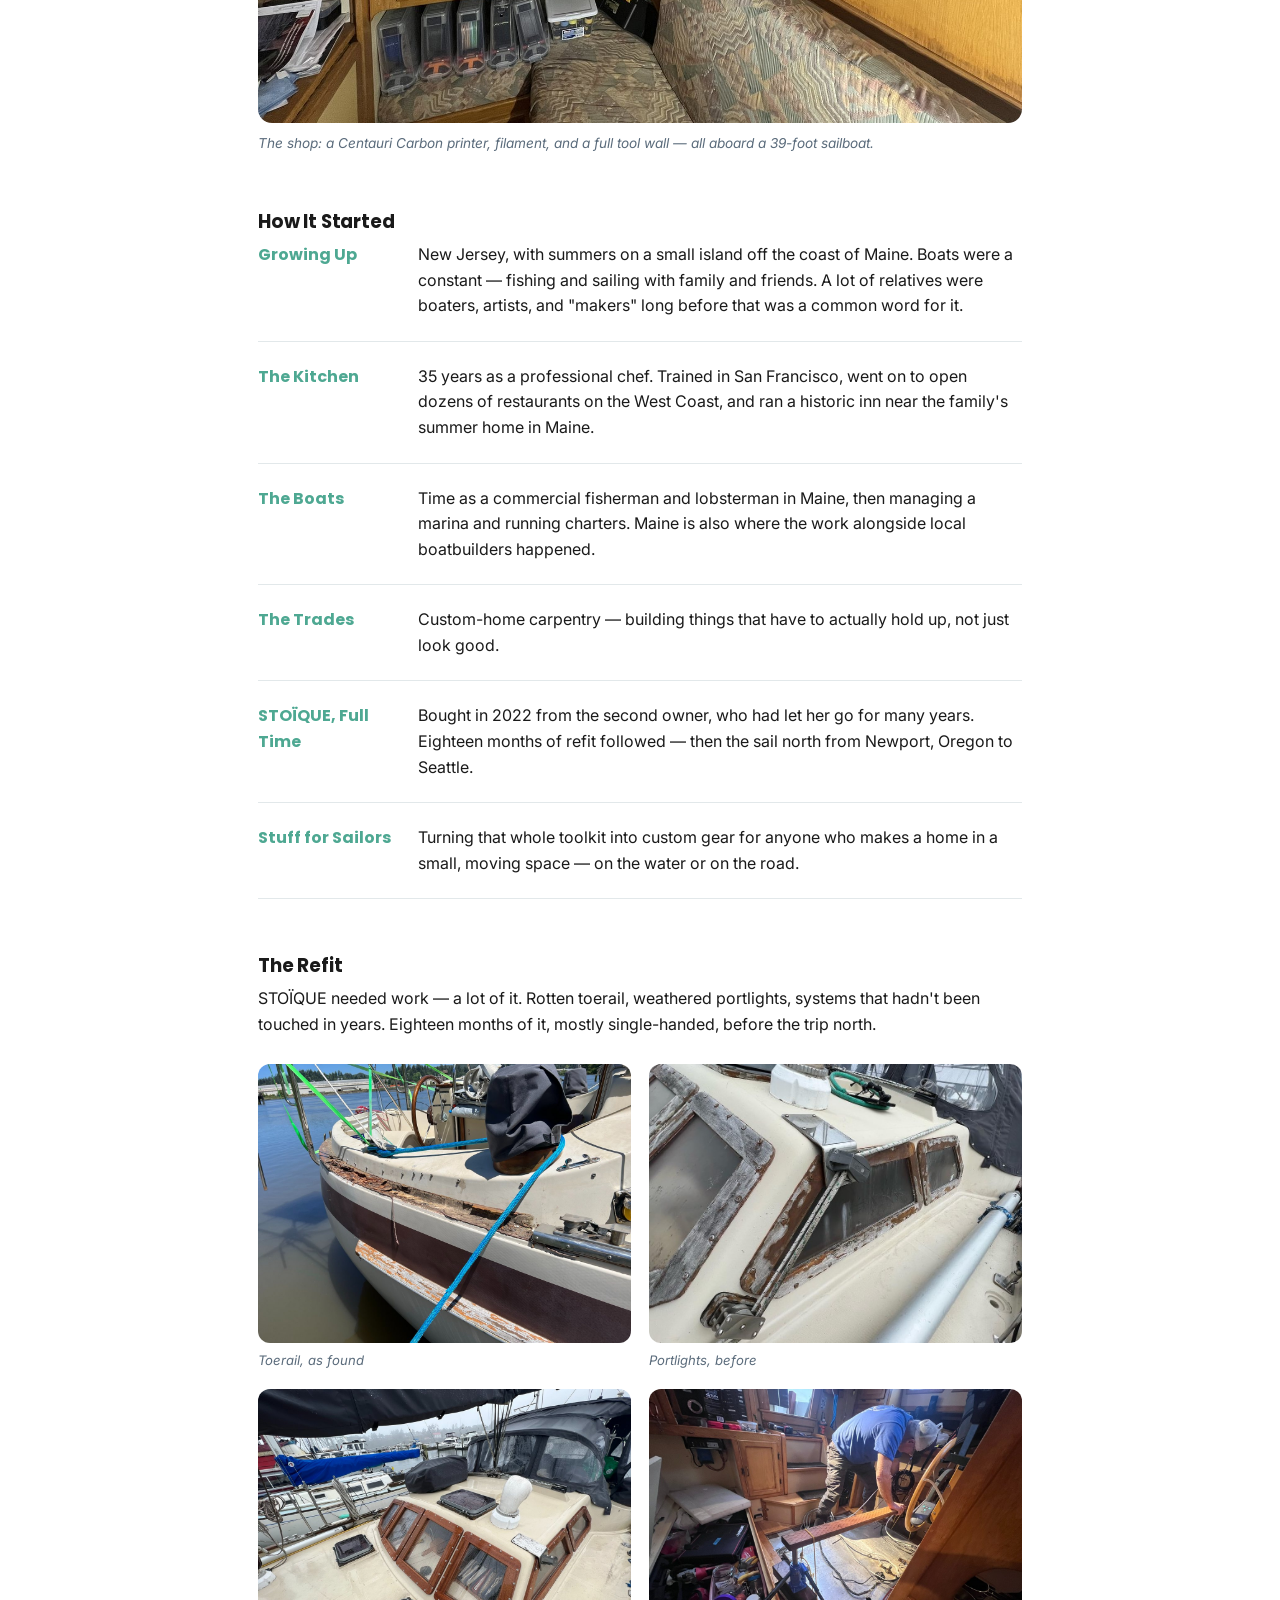
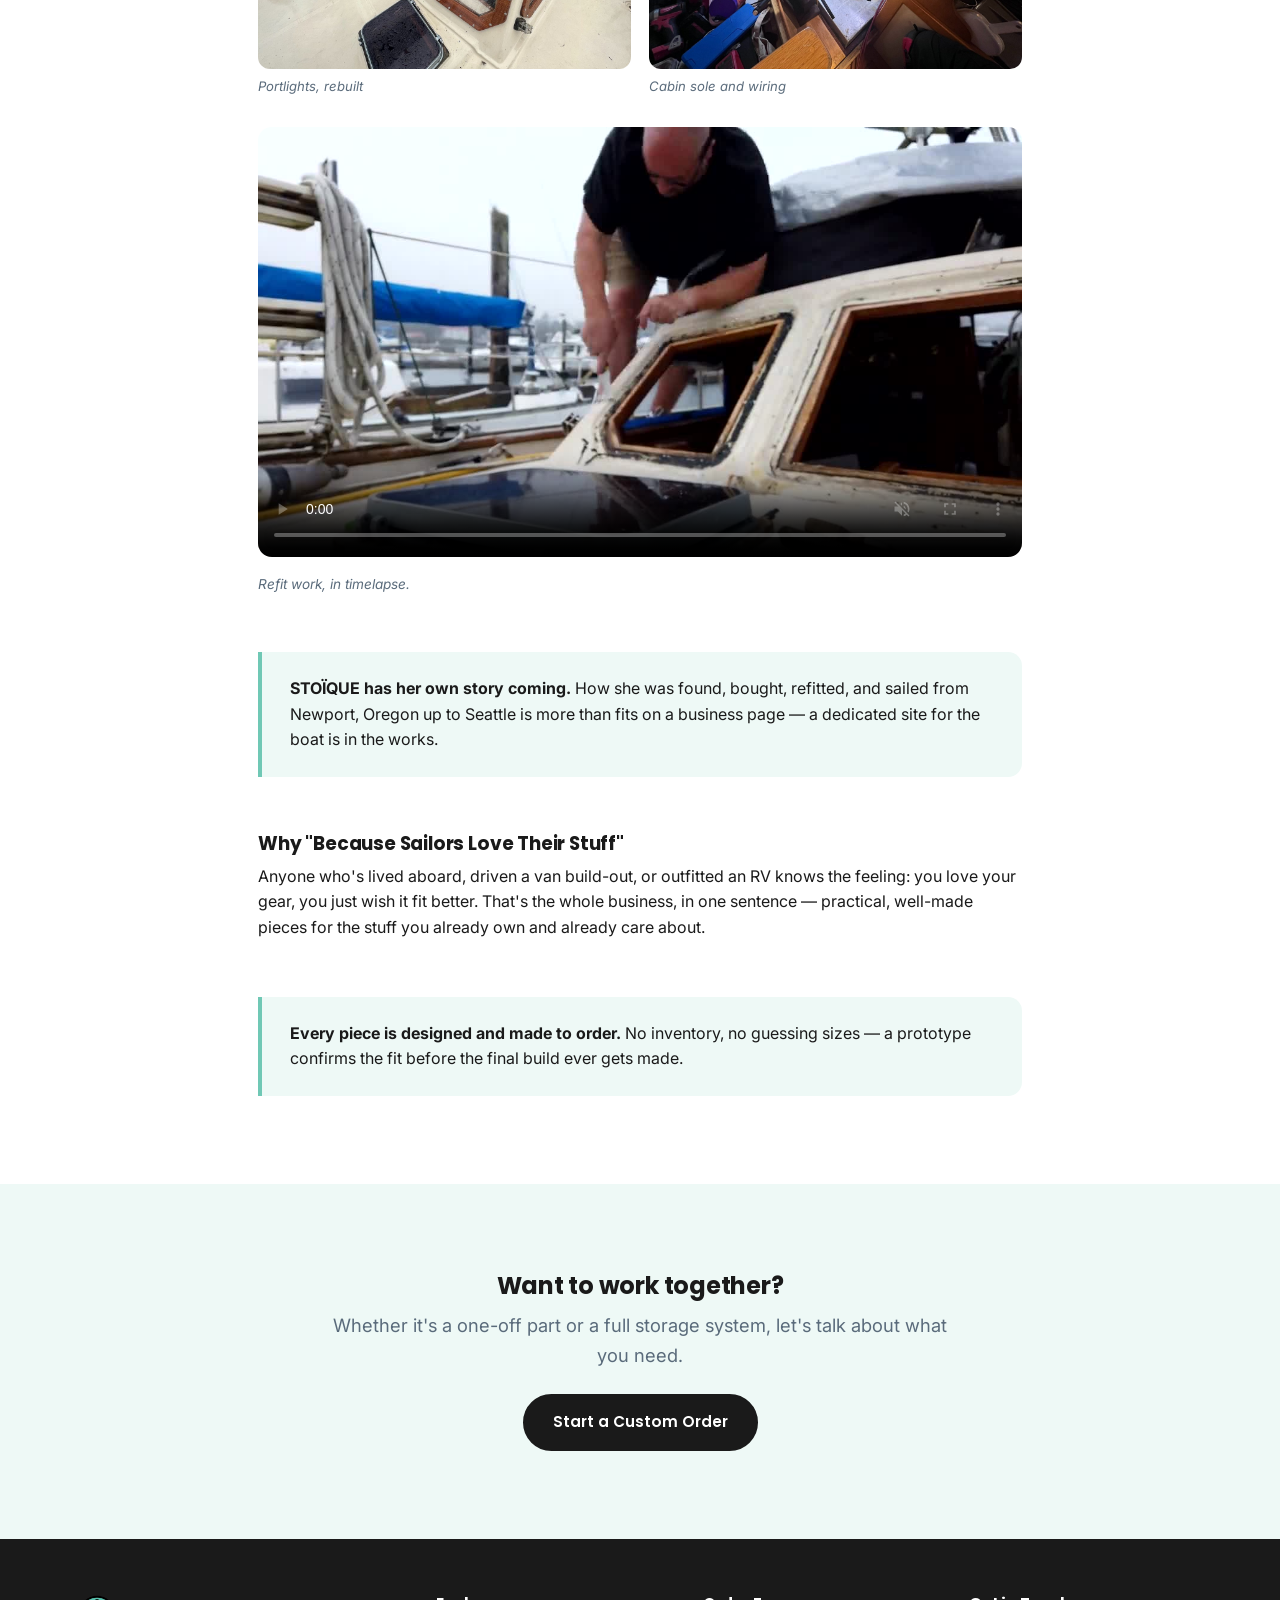
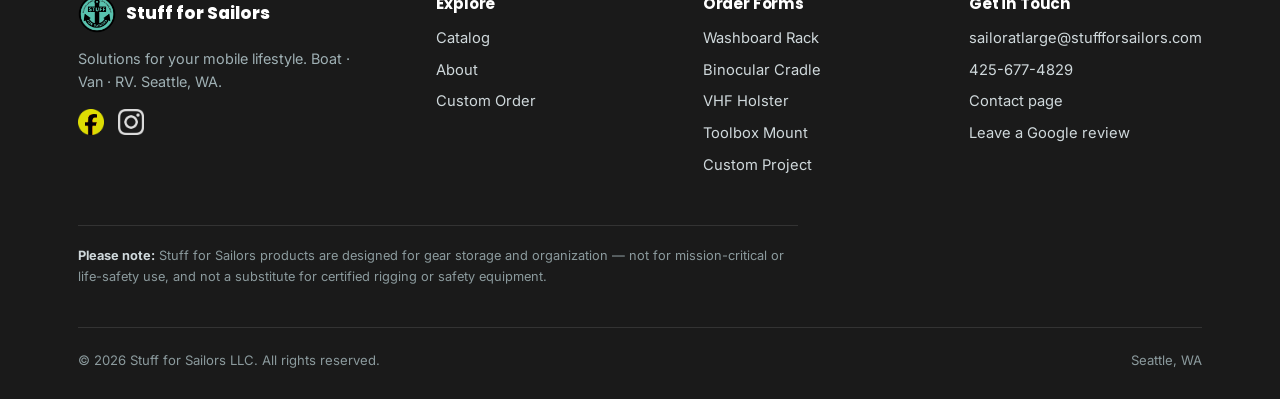
==== commit a837243b: "Add files via upload" ====
--- a/about.html
+++ b/about.html
@@ -9,12 +9,14 @@
 </head>
 <body>
 
+<div class="rotate-hint" id="rotateHint" role="status" aria-live="polite">
+  <span class="rotate-hint-icon" aria-hidden="true">&#8635;</span>
+  <span>For the best experience, turn your phone to landscape.</span>
+  <button type="button" class="rotate-hint-close" aria-label="Dismiss" onclick="document.getElementById('rotateHint').style.display='none';">&times;</button>
+</div>
+
 <header class="site-header">
   <div class="nav-wrap">
-    <a href="index.html" class="brand">
-      <img src="images/logo.png" alt="Stuff for Sailors logo">
-      <span class="brand-text">Stuff for Sailors</span>
-    </a>
     <button class="nav-toggle" aria-label="Menu" onclick="document.querySelector('.nav-links').classList.toggle('open')">&#9776;</button>
     <nav class="nav-links">
       <a href="index.html">Home</a>
--- a/styles.css
+++ b/styles.css
@@ -78,7 +78,7 @@
   background:rgba(255,255,255,.92);backdrop-filter:blur(8px);
   border-bottom:1px solid var(--line);
 }
-.nav-wrap{display:flex;align-items:center;justify-content:space-between;padding:14px 28px;max-width:var(--max);margin:0 auto;}
+.nav-wrap{display:flex;align-items:center;justify-content:flex-end;padding:14px 28px;max-width:var(--max);margin:0 auto;}
 .brand{display:flex;align-items:center;gap:12px;}
 .brand img{width:52px;height:52px;}
 .brand-text{font-family:'Poppins',sans-serif;font-weight:800;font-size:1.2rem;color:var(--ink);}
@@ -95,6 +95,27 @@
   .nav-links.open{max-height:400px;}
   .nav-links a{padding:16px 28px;width:100%;border-top:1px solid var(--line);}
   .nav-toggle{display:block;}
+}
+
+/* ---------- rotate-to-landscape hint (phones, portrait only) ---------- */
+.rotate-hint{
+  display:none;
+  position:relative;
+  align-items:center;justify-content:center;gap:10px;
+  background:var(--ink);color:var(--white);
+  padding:10px 44px 10px 16px;
+  font-family:'Poppins',sans-serif;font-weight:600;font-size:.82rem;
+  text-align:center;
+}
+.rotate-hint-icon{display:inline-block;font-size:1.1rem;animation:rotateHintSpin 1.8s ease-in-out infinite;}
+@keyframes rotateHintSpin{0%,100%{transform:rotate(0deg);}50%{transform:rotate(90deg);}}
+.rotate-hint-close{
+  position:absolute;right:6px;top:50%;transform:translateY(-50%);
+  background:none;border:none;color:var(--white);font-size:1.3rem;line-height:1;
+  cursor:pointer;padding:6px 10px;
+}
+@media (max-width:600px) and (orientation:portrait){
+  .rotate-hint{display:flex;}
 }
 
 /* ---------- footer ---------- */
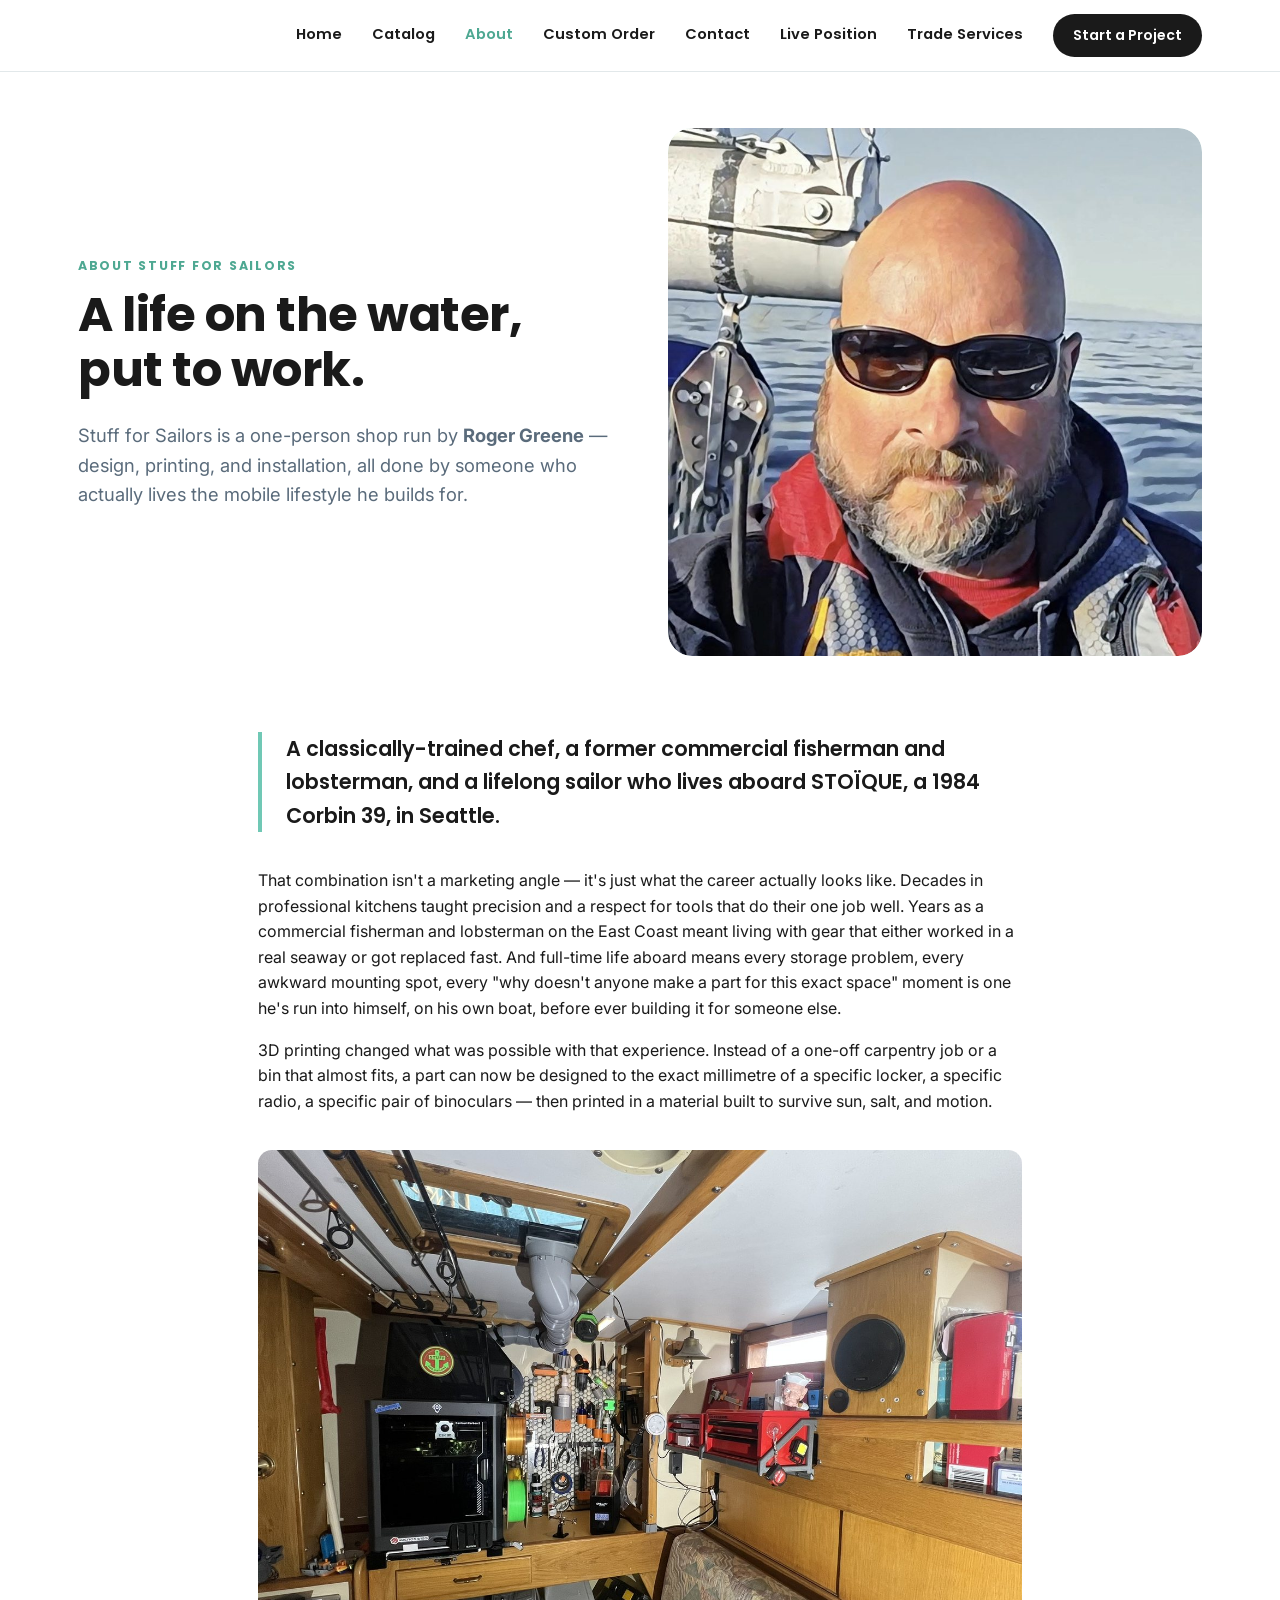
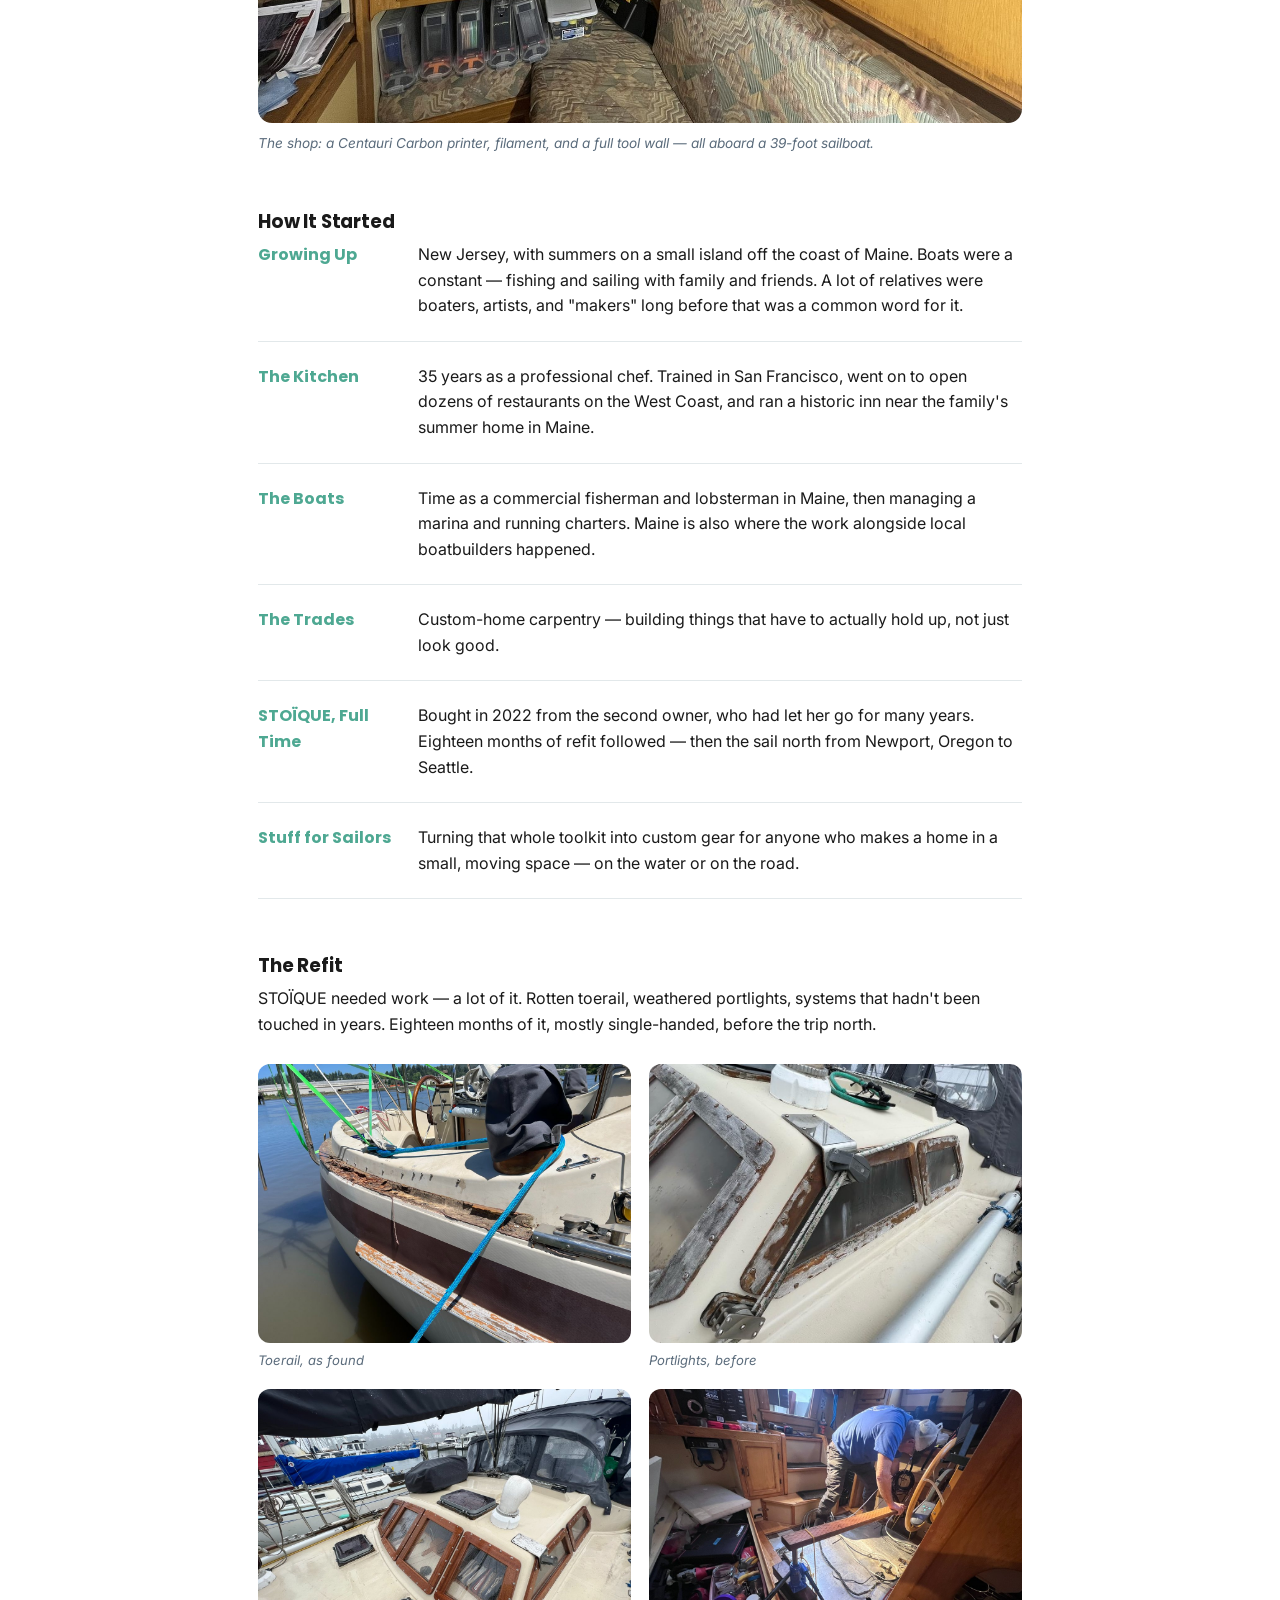
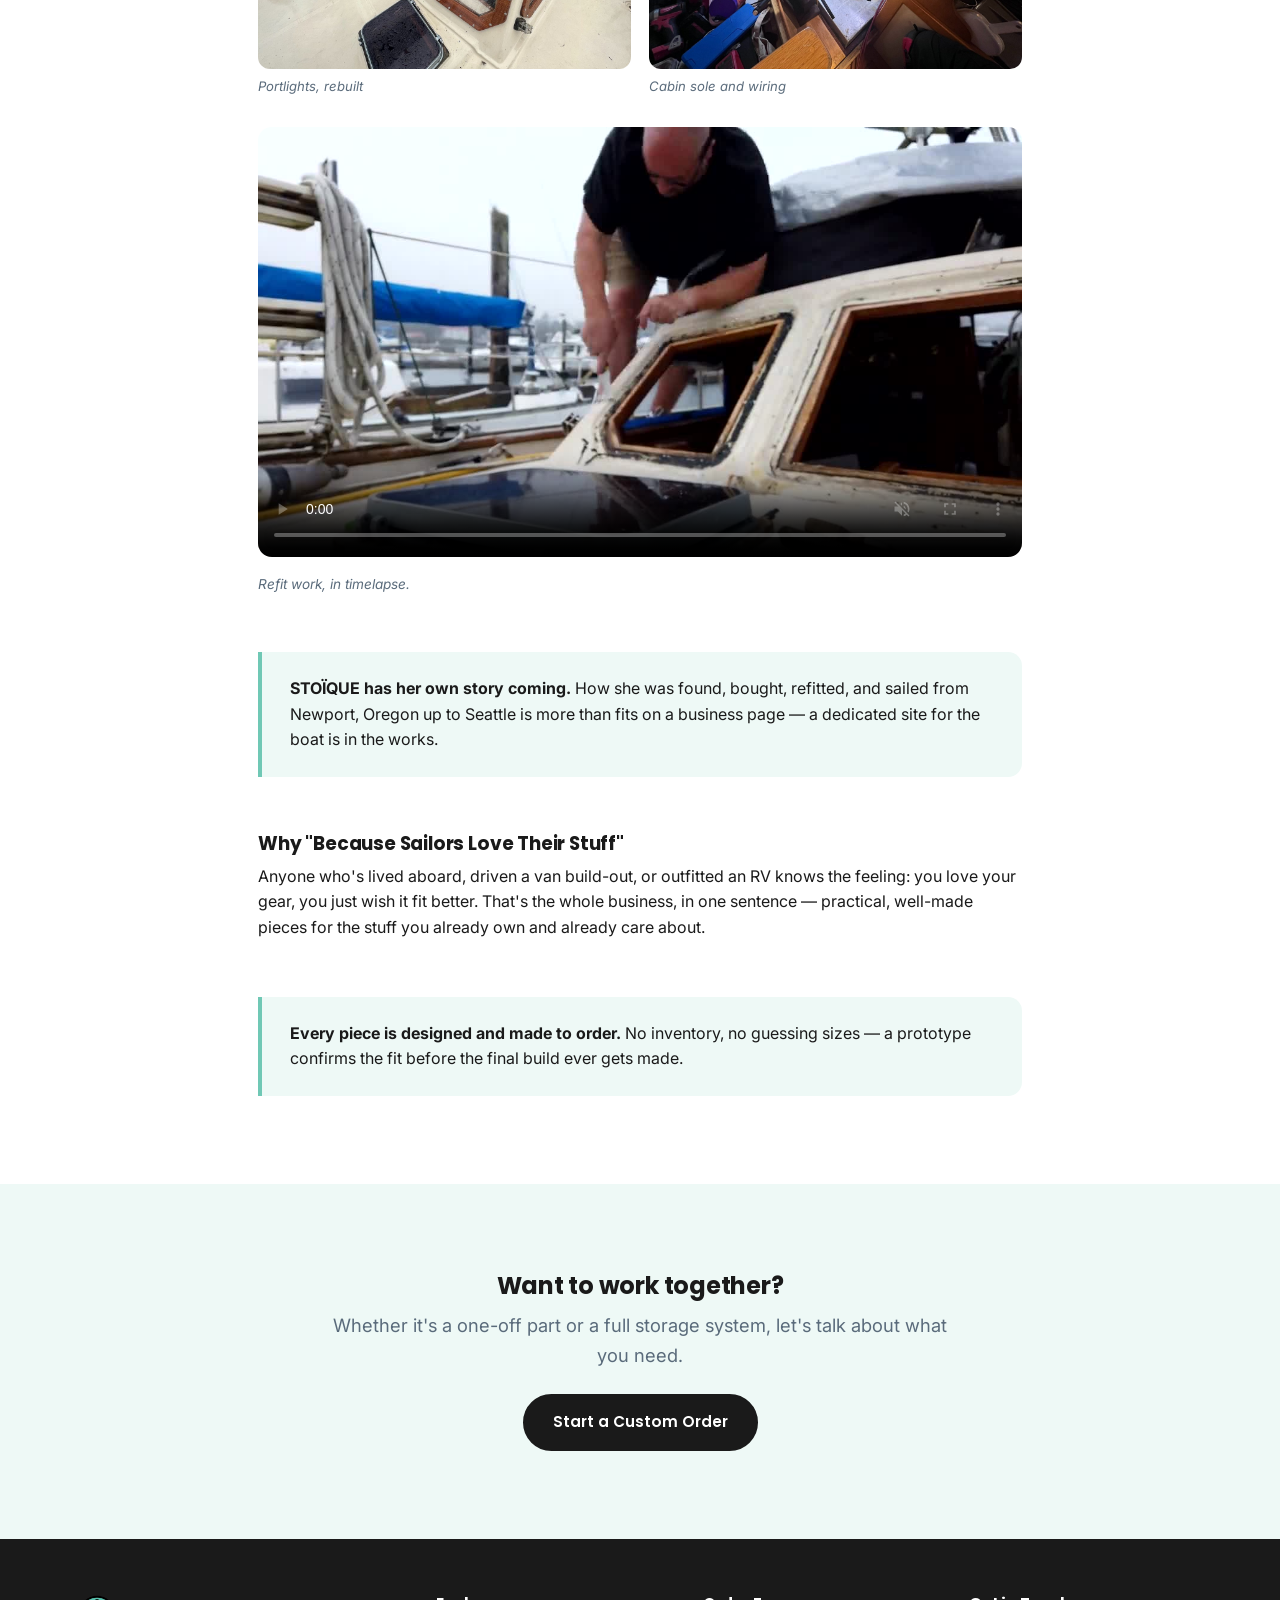
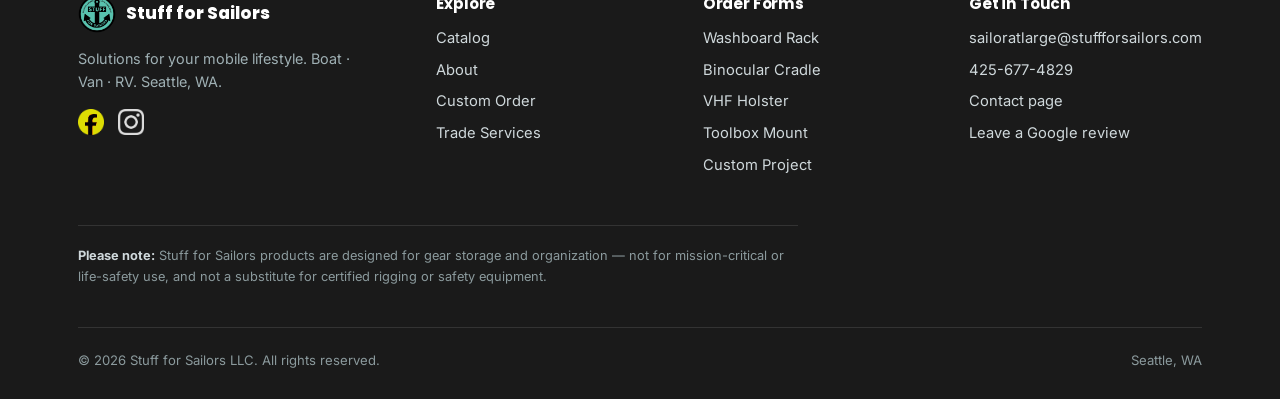
==== commit 5d0fdf18: "Add Trade Services link to about.html Added Trade Services link to navigation and footer." ====
--- a/about.html
+++ b/about.html
@@ -1,6 +1,15 @@
 <!DOCTYPE html>
 <html lang="en">
 <head>
+<!-- Google tag (gtag.js) -->
+<script async src="https://www.googletagmanager.com/gtag/js?id=G-61T0038VN7"></script>
+<script>
+  window.dataLayer = window.dataLayer || [];
+  function gtag(){dataLayer.push(arguments);}
+  gtag("js", new Date());
+
+  gtag("config", "G-61T0038VN7");
+</script>
 <meta charset="UTF-8">
 <meta name="viewport" content="width=device-width, initial-scale=1.0">
 <title>About Stuff for Sailors | Marine Gear Storage, Seattle</title>
@@ -25,6 +34,7 @@
       <a href="order.html">Custom Order</a>
       <a href="contact.html">Contact</a>
       <a href="contact.html#live-position">Live Position</a>
+      <a href="b2b.html">Trade Services</a>
       <a href="order.html" class="nav-cta">Start a Project</a>
     </nav>
   </div>
@@ -164,6 +174,7 @@
         <a href="catalog.html">Catalog</a>
         <a href="about.html">About</a>
         <a href="order.html">Custom Order</a>
+        <a href="b2b.html">Trade Services</a>
       </div>
       <div>
         <h4>Order Forms</h4>
--- a/styles.css
+++ b/styles.css
@@ -159,6 +159,17 @@
   .video-hero-media{width:100%;height:auto;object-fit:contain;}
 }
 
+/* ---- tagline strip directly under the hero video ---- */
+.video-tagline{padding:28px 0;text-align:center;background:var(--white);}
+.video-tagline p{
+  font-family:'Poppins',sans-serif;font-weight:600;font-size:1.05rem;
+  color:var(--ink);max-width:720px;margin:0 auto;line-height:1.5;
+}
+@media(max-width:600px){
+  .video-tagline{padding:20px 0;}
+  .video-tagline p{font-size:.95rem;}
+}
+
 /* ---- centered hero: large dominant logo, headline/copy below ---- */
 .hero-centered{padding:56px 0 70px;text-align:center;}
 .hero-logo-hero{display:flex;justify-content:center;margin-bottom:28px;}
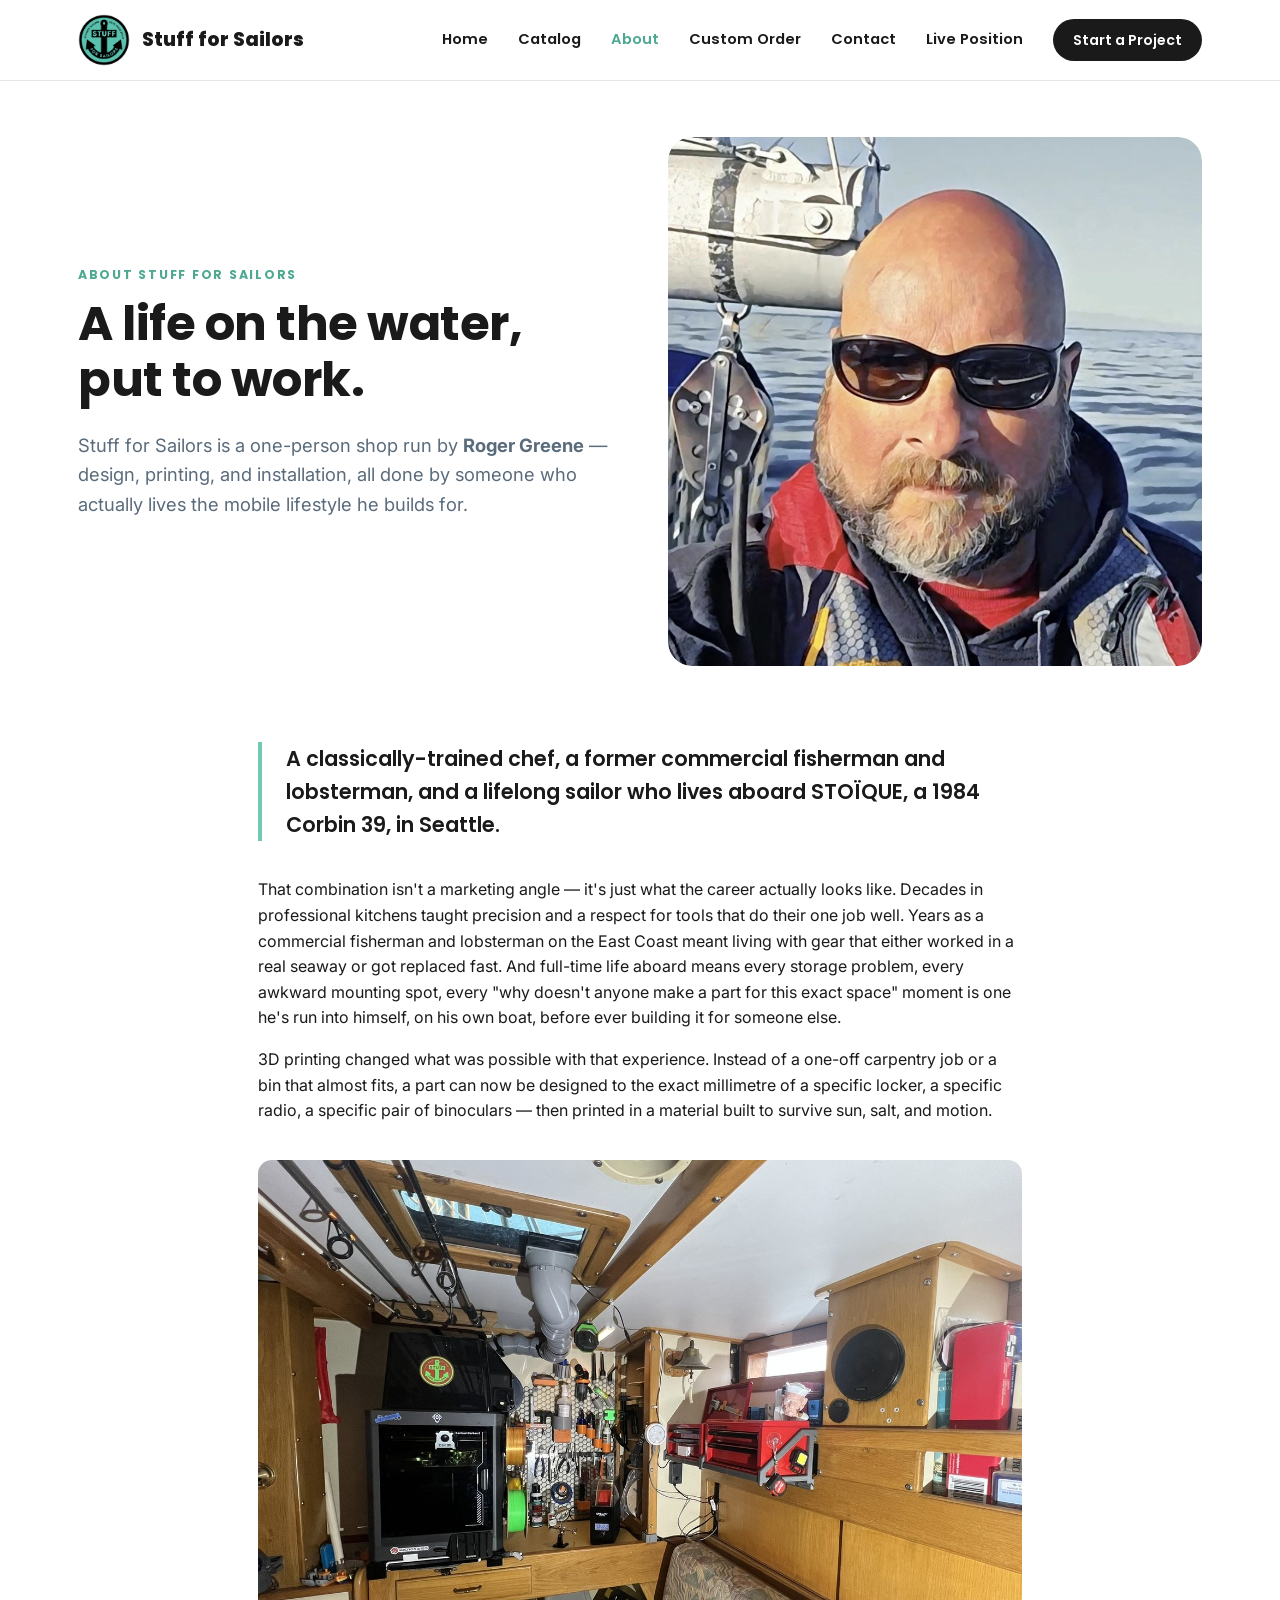
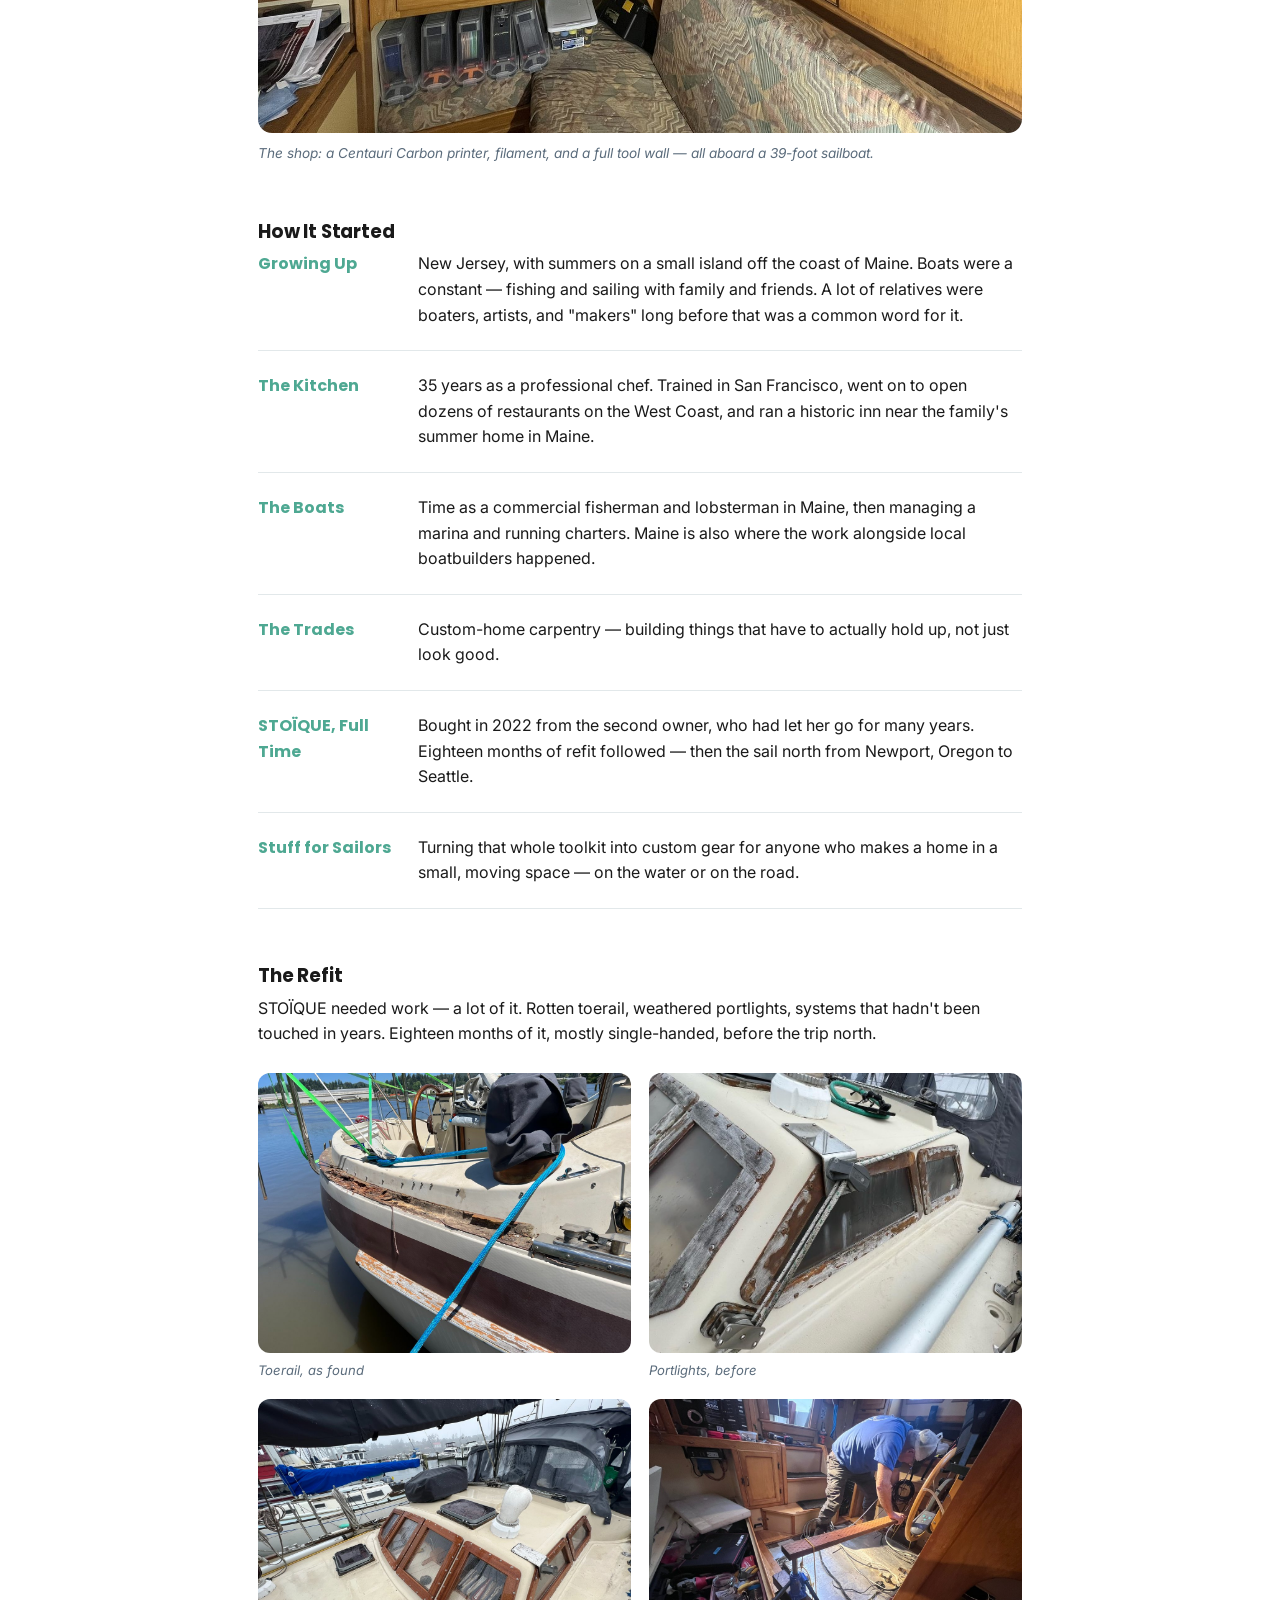
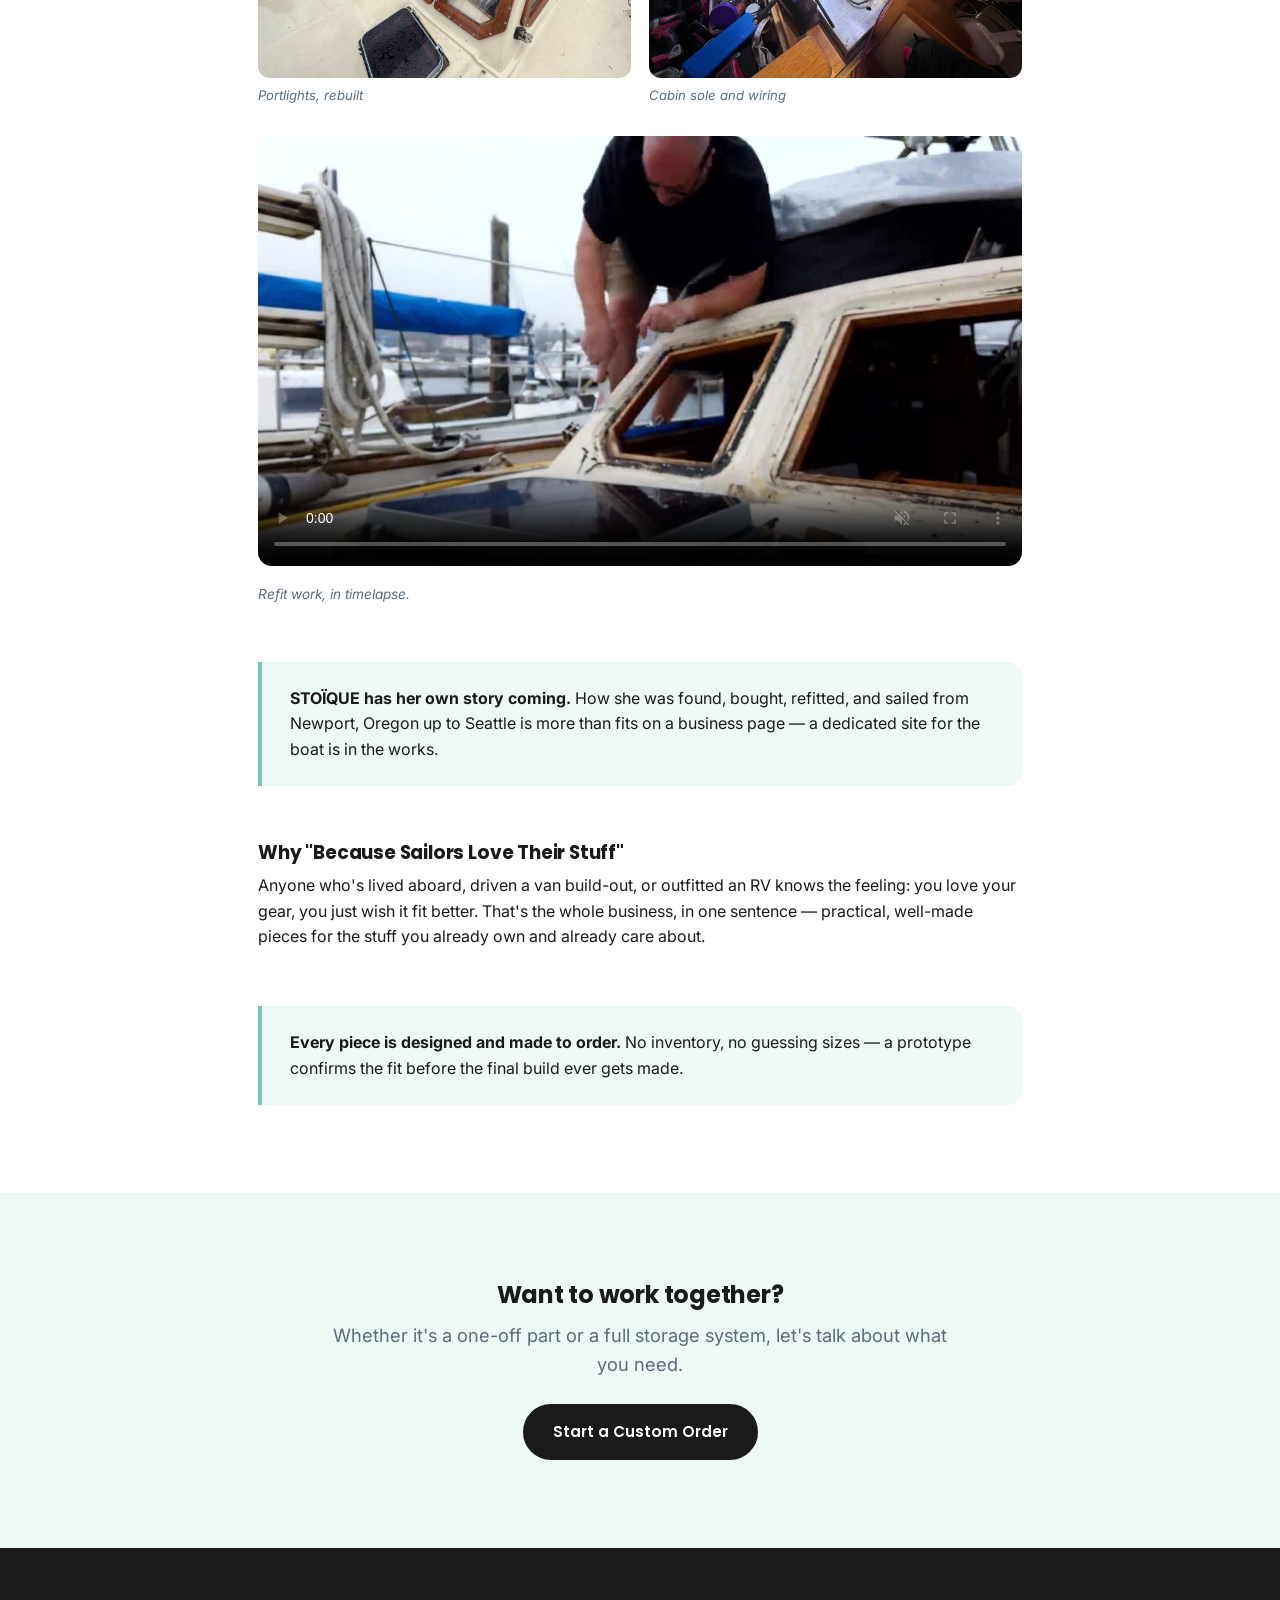
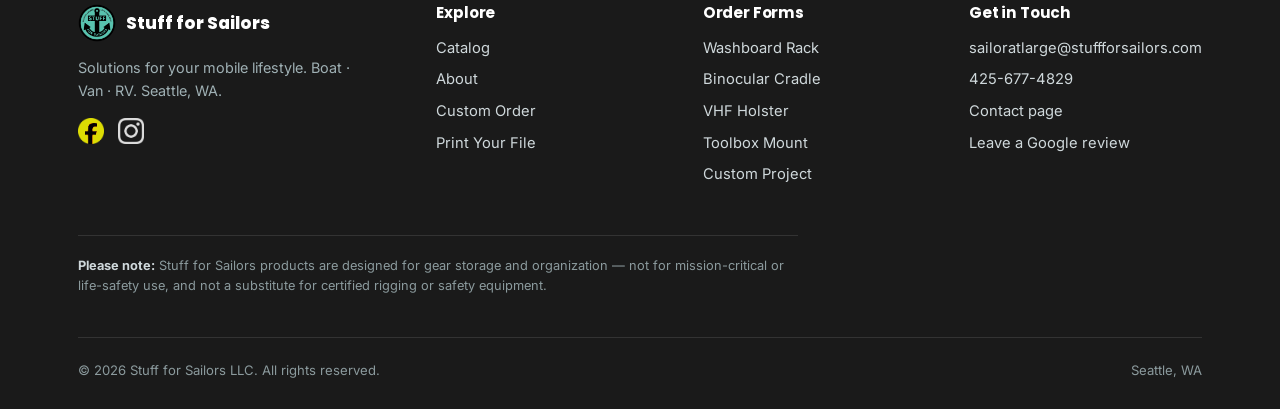
==== commit ac422243: "Add files via upload" ====
--- a/about.html
+++ b/about.html
@@ -1,15 +1,6 @@
 <!DOCTYPE html>
 <html lang="en">
 <head>
-<!-- Google tag (gtag.js) -->
-<script async src="https://www.googletagmanager.com/gtag/js?id=G-61T0038VN7"></script>
-<script>
-  window.dataLayer = window.dataLayer || [];
-  function gtag(){dataLayer.push(arguments);}
-  gtag("js", new Date());
-
-  gtag("config", "G-61T0038VN7");
-</script>
 <meta charset="UTF-8">
 <meta name="viewport" content="width=device-width, initial-scale=1.0">
 <title>About Stuff for Sailors | Marine Gear Storage, Seattle</title>
@@ -18,14 +9,12 @@
 </head>
 <body>
 
-<div class="rotate-hint" id="rotateHint" role="status" aria-live="polite">
-  <span class="rotate-hint-icon" aria-hidden="true">&#8635;</span>
-  <span>For the best experience, turn your phone to landscape.</span>
-  <button type="button" class="rotate-hint-close" aria-label="Dismiss" onclick="document.getElementById('rotateHint').style.display='none';">&times;</button>
-</div>
-
 <header class="site-header">
   <div class="nav-wrap">
+    <a href="index.html" class="brand">
+      <img src="images/logo.png" alt="Stuff for Sailors logo">
+      <span class="brand-text">Stuff for Sailors</span>
+    </a>
     <button class="nav-toggle" aria-label="Menu" onclick="document.querySelector('.nav-links').classList.toggle('open')">&#9776;</button>
     <nav class="nav-links">
       <a href="index.html">Home</a>
@@ -34,7 +23,6 @@
       <a href="order.html">Custom Order</a>
       <a href="contact.html">Contact</a>
       <a href="contact.html#live-position">Live Position</a>
-      <a href="b2b.html">Trade Services</a>
       <a href="order.html" class="nav-cta">Start a Project</a>
     </nav>
   </div>
@@ -174,7 +162,7 @@
         <a href="catalog.html">Catalog</a>
         <a href="about.html">About</a>
         <a href="order.html">Custom Order</a>
-        <a href="b2b.html">Trade Services</a>
+        <a href="print-your-file.html">Print Your File</a>
       </div>
       <div>
         <h4>Order Forms</h4>
--- a/styles.css
+++ b/styles.css
@@ -78,7 +78,7 @@
   background:rgba(255,255,255,.92);backdrop-filter:blur(8px);
   border-bottom:1px solid var(--line);
 }
-.nav-wrap{display:flex;align-items:center;justify-content:flex-end;padding:14px 28px;max-width:var(--max);margin:0 auto;}
+.nav-wrap{display:flex;align-items:center;justify-content:space-between;padding:14px 28px;max-width:var(--max);margin:0 auto;}
 .brand{display:flex;align-items:center;gap:12px;}
 .brand img{width:52px;height:52px;}
 .brand-text{font-family:'Poppins',sans-serif;font-weight:800;font-size:1.2rem;color:var(--ink);}
@@ -95,27 +95,6 @@
   .nav-links.open{max-height:400px;}
   .nav-links a{padding:16px 28px;width:100%;border-top:1px solid var(--line);}
   .nav-toggle{display:block;}
-}
-
-/* ---------- rotate-to-landscape hint (phones, portrait only) ---------- */
-.rotate-hint{
-  display:none;
-  position:relative;
-  align-items:center;justify-content:center;gap:10px;
-  background:var(--ink);color:var(--white);
-  padding:10px 44px 10px 16px;
-  font-family:'Poppins',sans-serif;font-weight:600;font-size:.82rem;
-  text-align:center;
-}
-.rotate-hint-icon{display:inline-block;font-size:1.1rem;animation:rotateHintSpin 1.8s ease-in-out infinite;}
-@keyframes rotateHintSpin{0%,100%{transform:rotate(0deg);}50%{transform:rotate(90deg);}}
-.rotate-hint-close{
-  position:absolute;right:6px;top:50%;transform:translateY(-50%);
-  background:none;border:none;color:var(--white);font-size:1.3rem;line-height:1;
-  cursor:pointer;padding:6px 10px;
-}
-@media (max-width:600px) and (orientation:portrait){
-  .rotate-hint{display:flex;}
 }
 
 /* ---------- footer ---------- */
@@ -157,17 +136,6 @@
   /* show the FULL frame on phones - the tagline and logo are baked into the
      video, so cropping would cut off the branding. Letterboxing is correct here. */
   .video-hero-media{width:100%;height:auto;object-fit:contain;}
-}
-
-/* ---- tagline strip directly under the hero video ---- */
-.video-tagline{padding:28px 0;text-align:center;background:var(--white);}
-.video-tagline p{
-  font-family:'Poppins',sans-serif;font-weight:600;font-size:1.05rem;
-  color:var(--ink);max-width:720px;margin:0 auto;line-height:1.5;
-}
-@media(max-width:600px){
-  .video-tagline{padding:20px 0;}
-  .video-tagline p{font-size:.95rem;}
 }
 
 /* ---- centered hero: large dominant logo, headline/copy below ---- */
@@ -334,3 +302,13 @@
 .lightbox-close:hover{opacity:1;}
 /* bigger alt-shot thumbs now that they open */
 .alt-shot img{width:84px;height:62px;}
+
+/* ---- catalog: render + real-world photo, shown as an even pair ---- */
+.product-media.pair{display:grid;grid-template-columns:1fr 1fr;gap:6px;padding:10px;aspect-ratio:auto;align-content:center;}
+.product-media.pair img{width:100%;height:auto;aspect-ratio:4/3;object-fit:cover;border-radius:8px;}
+
+/* ---- catalog: print timelapse beside the finished product ---- */
+.video-pair{display:grid;grid-template-columns:1.35fr 1fr;gap:22px;align-items:start;max-width:1040px;}
+.video-pair figure{margin:0;}
+.video-pair figure img{aspect-ratio:16/10;object-fit:cover;}
+@media(max-width:760px){.video-pair{grid-template-columns:1fr;}}
